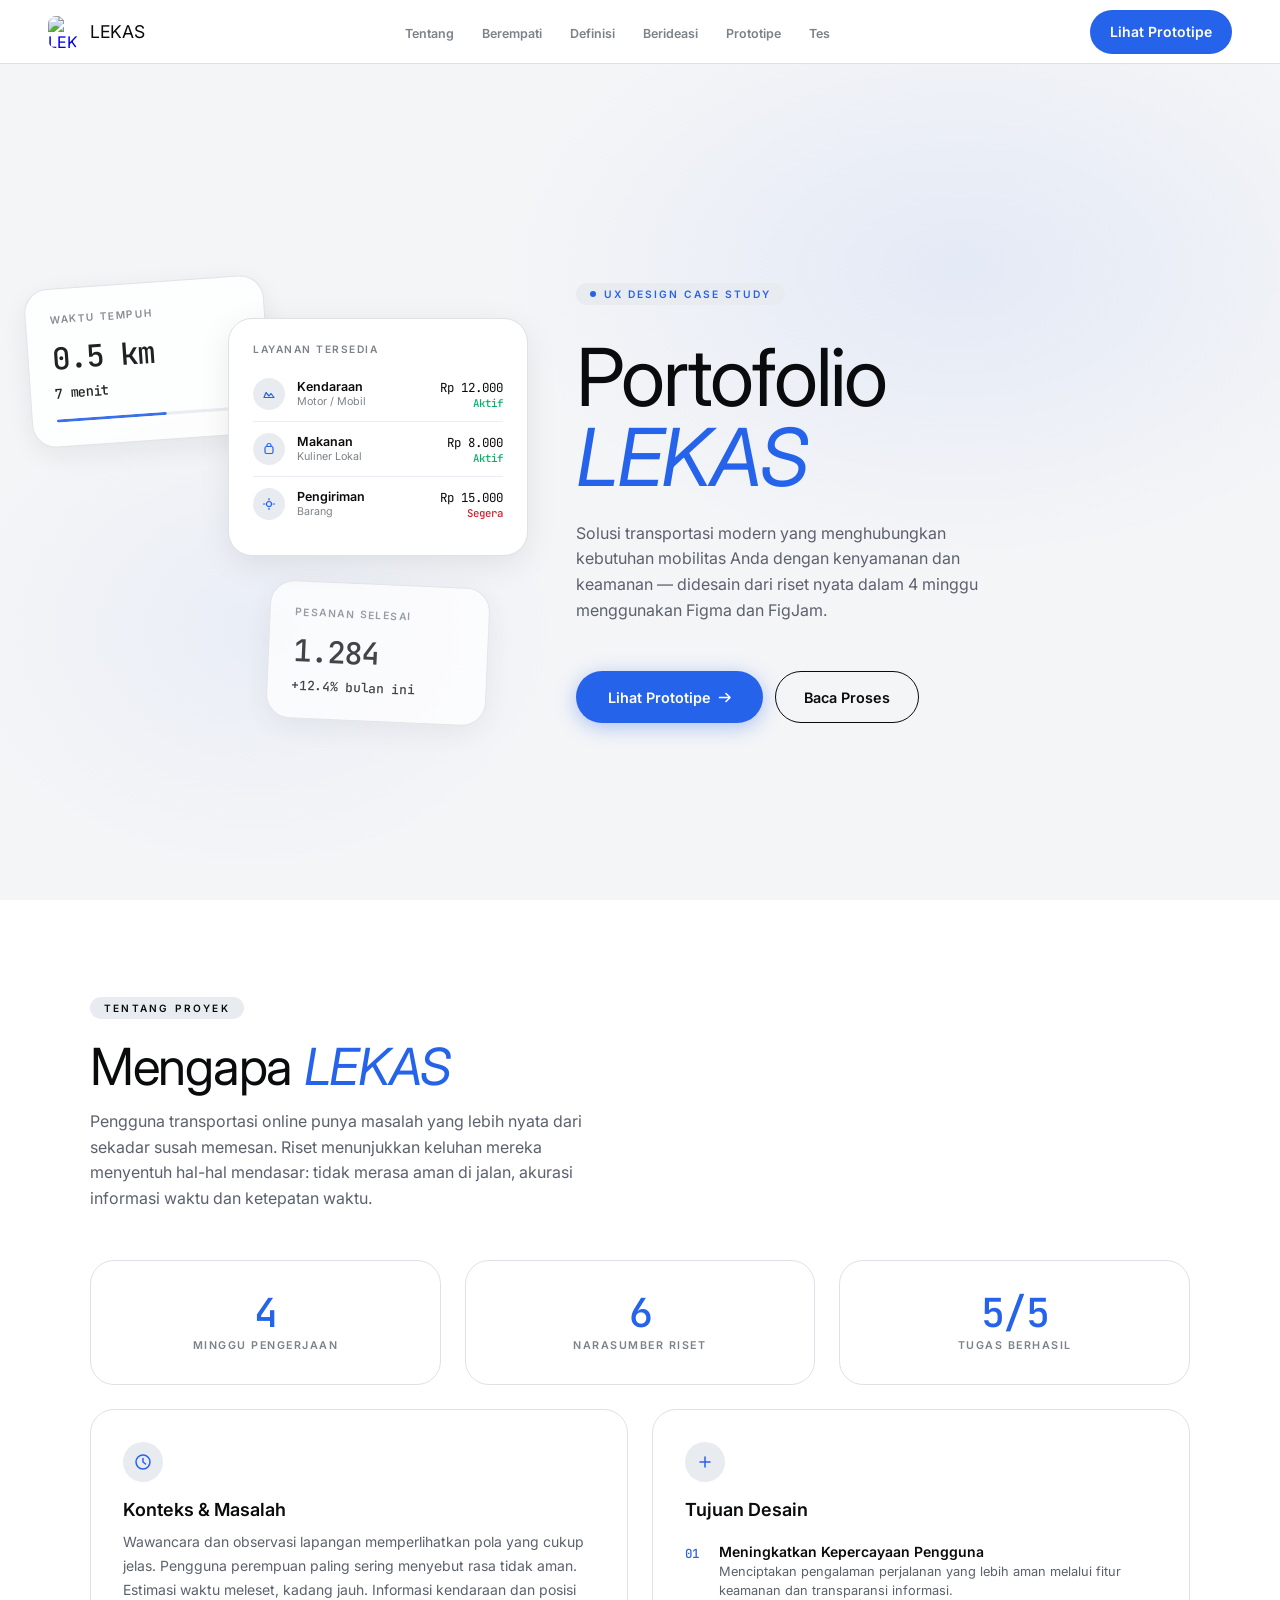
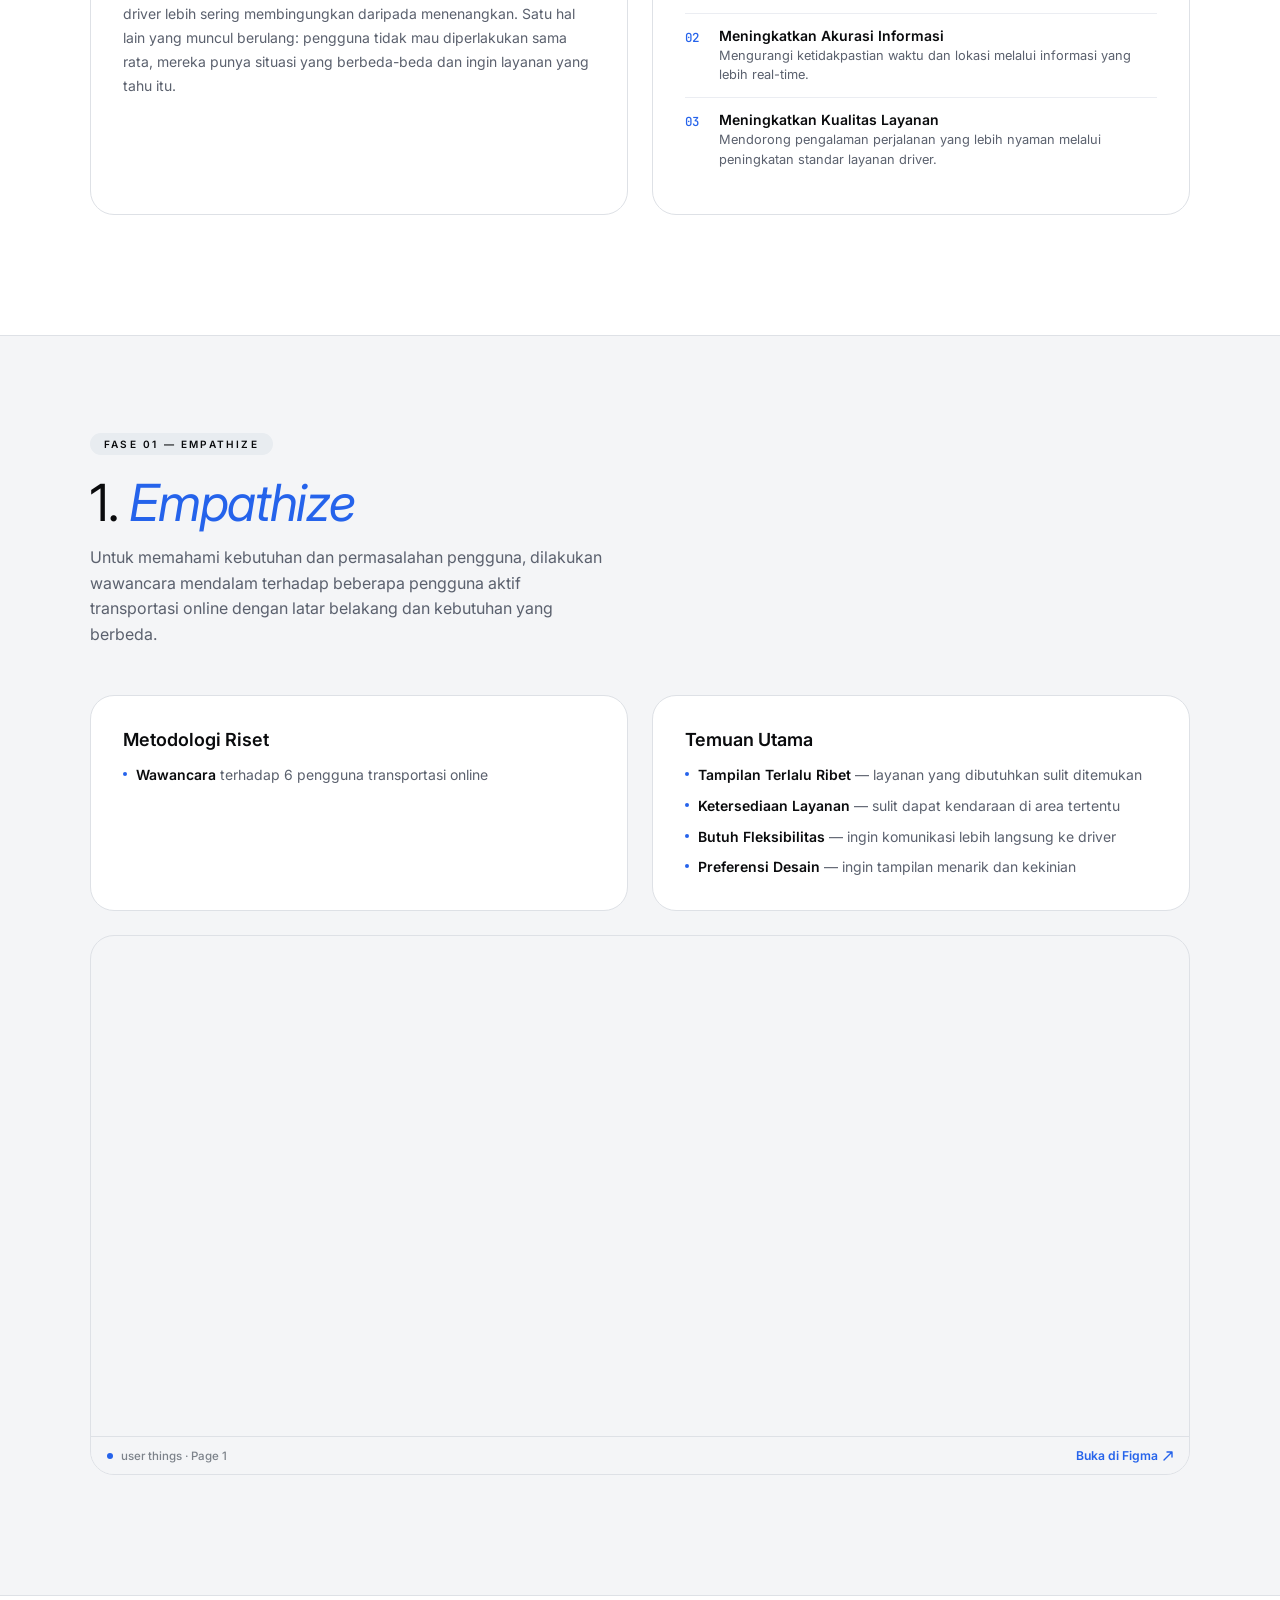
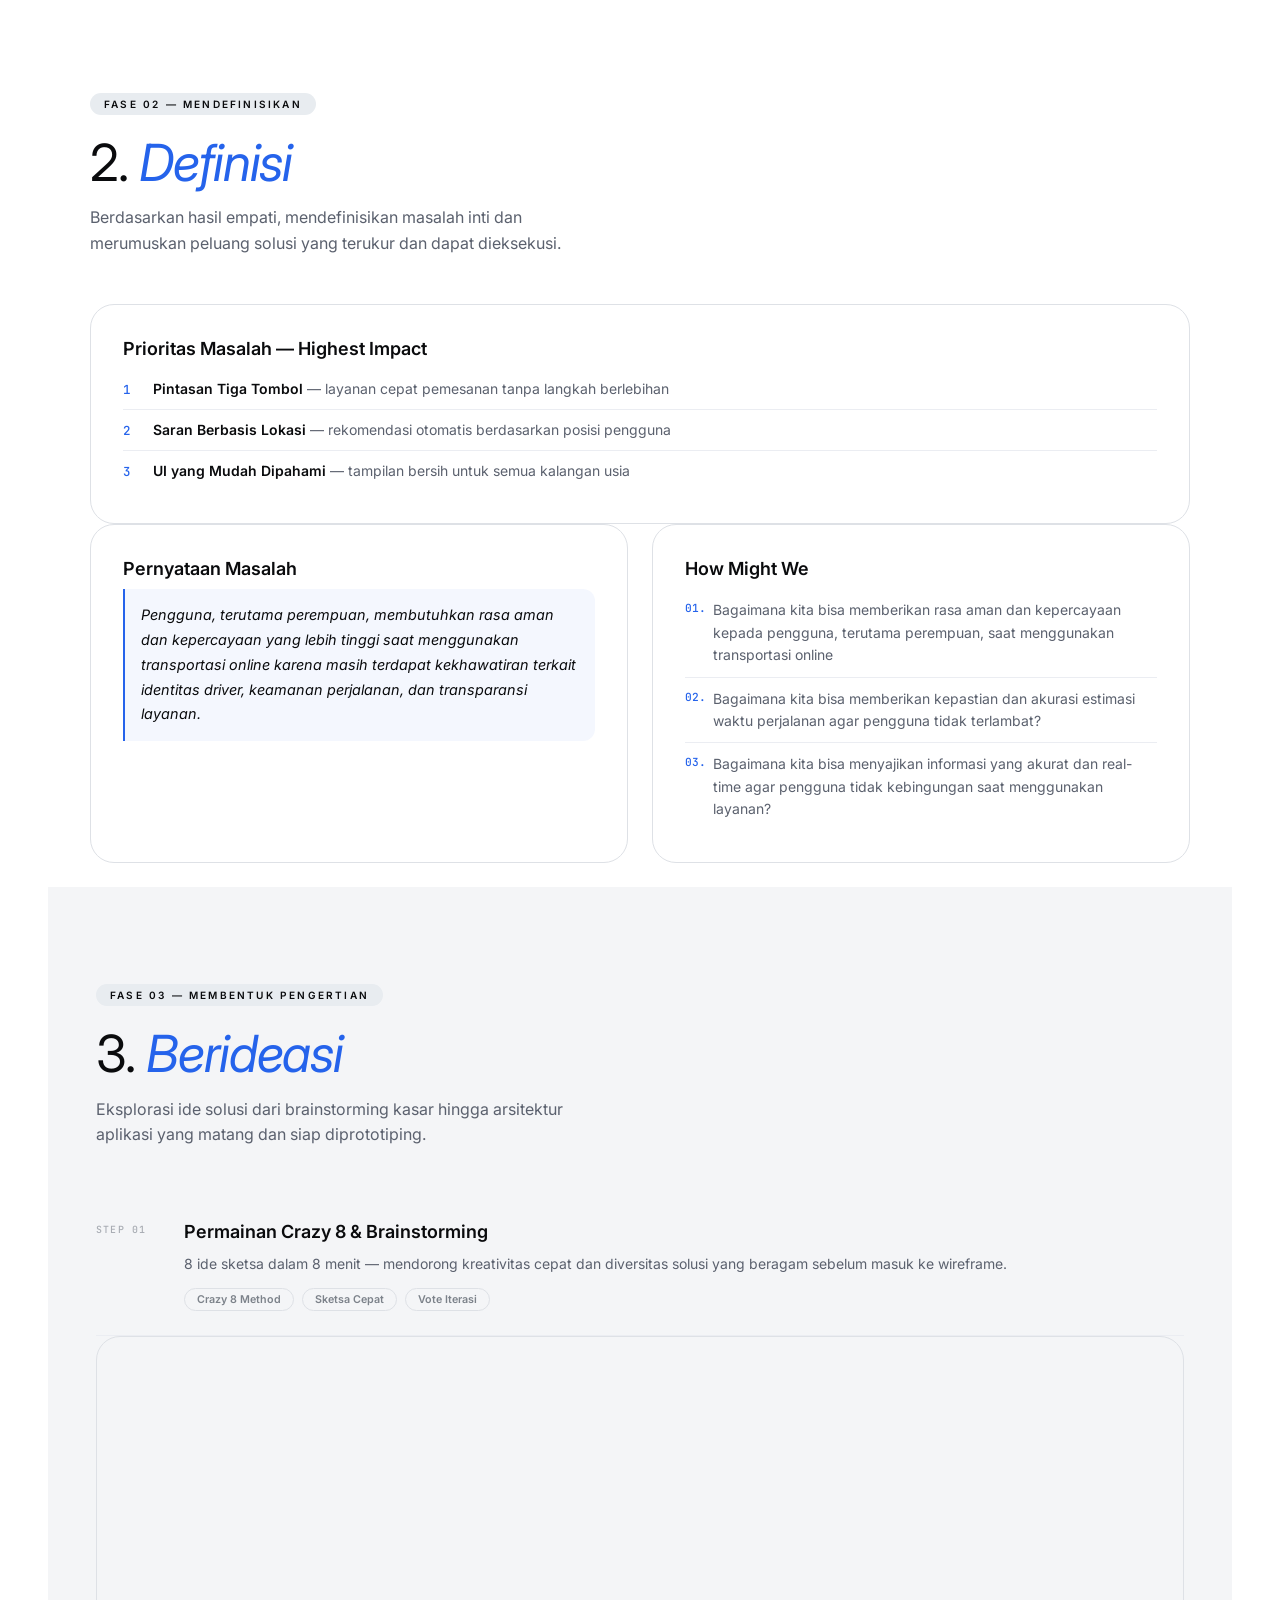
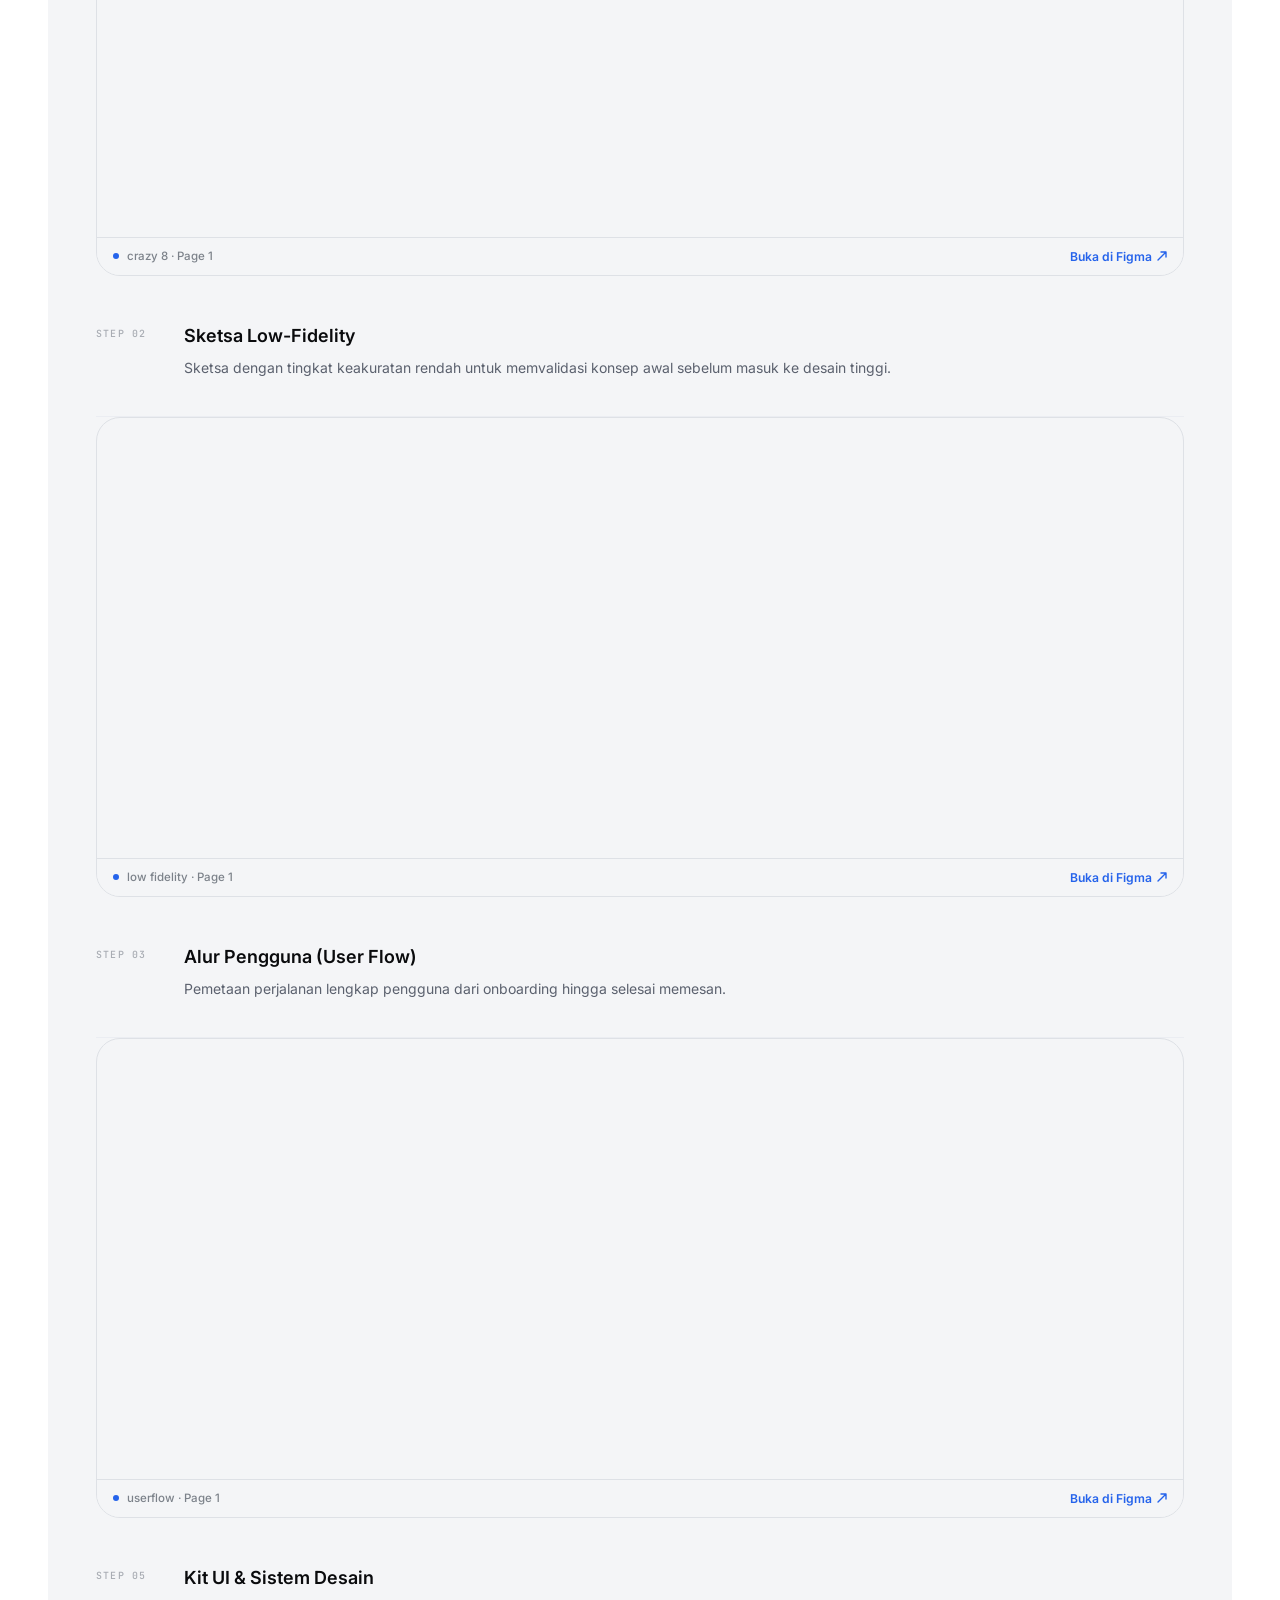
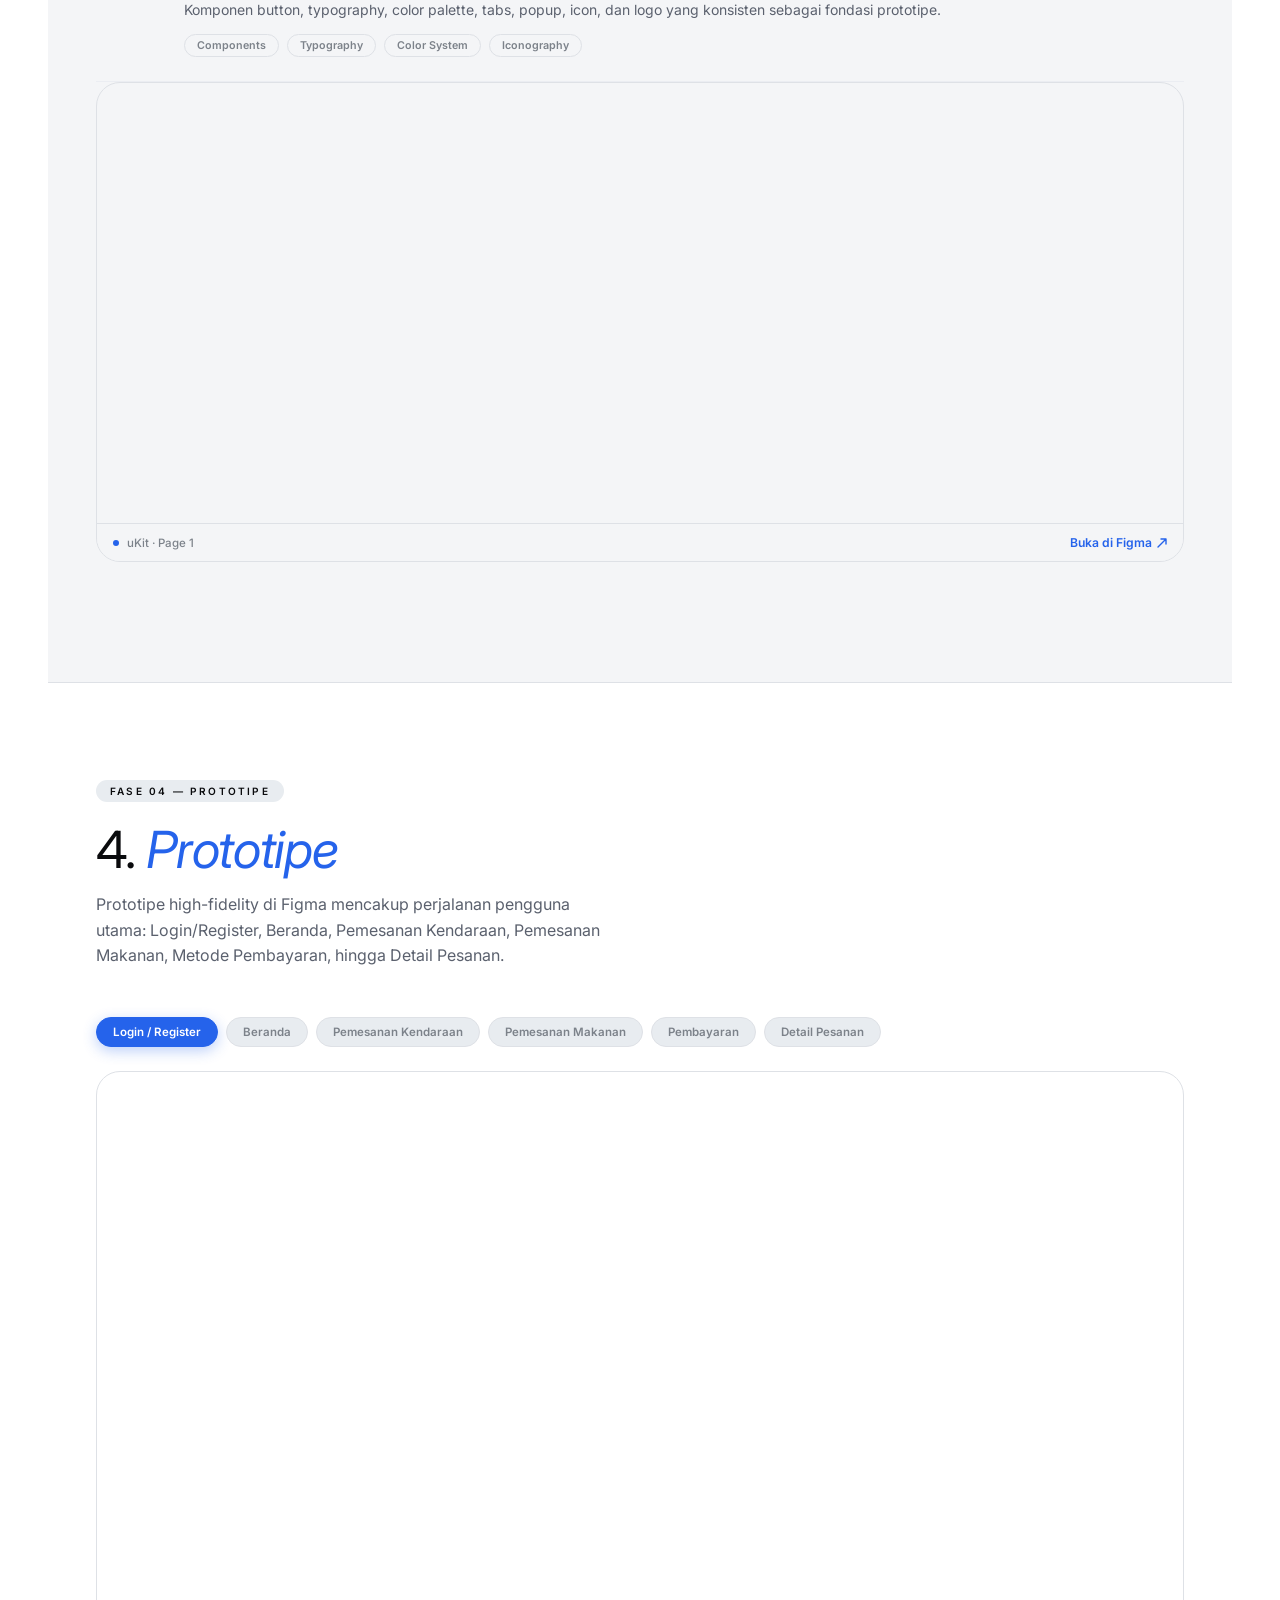
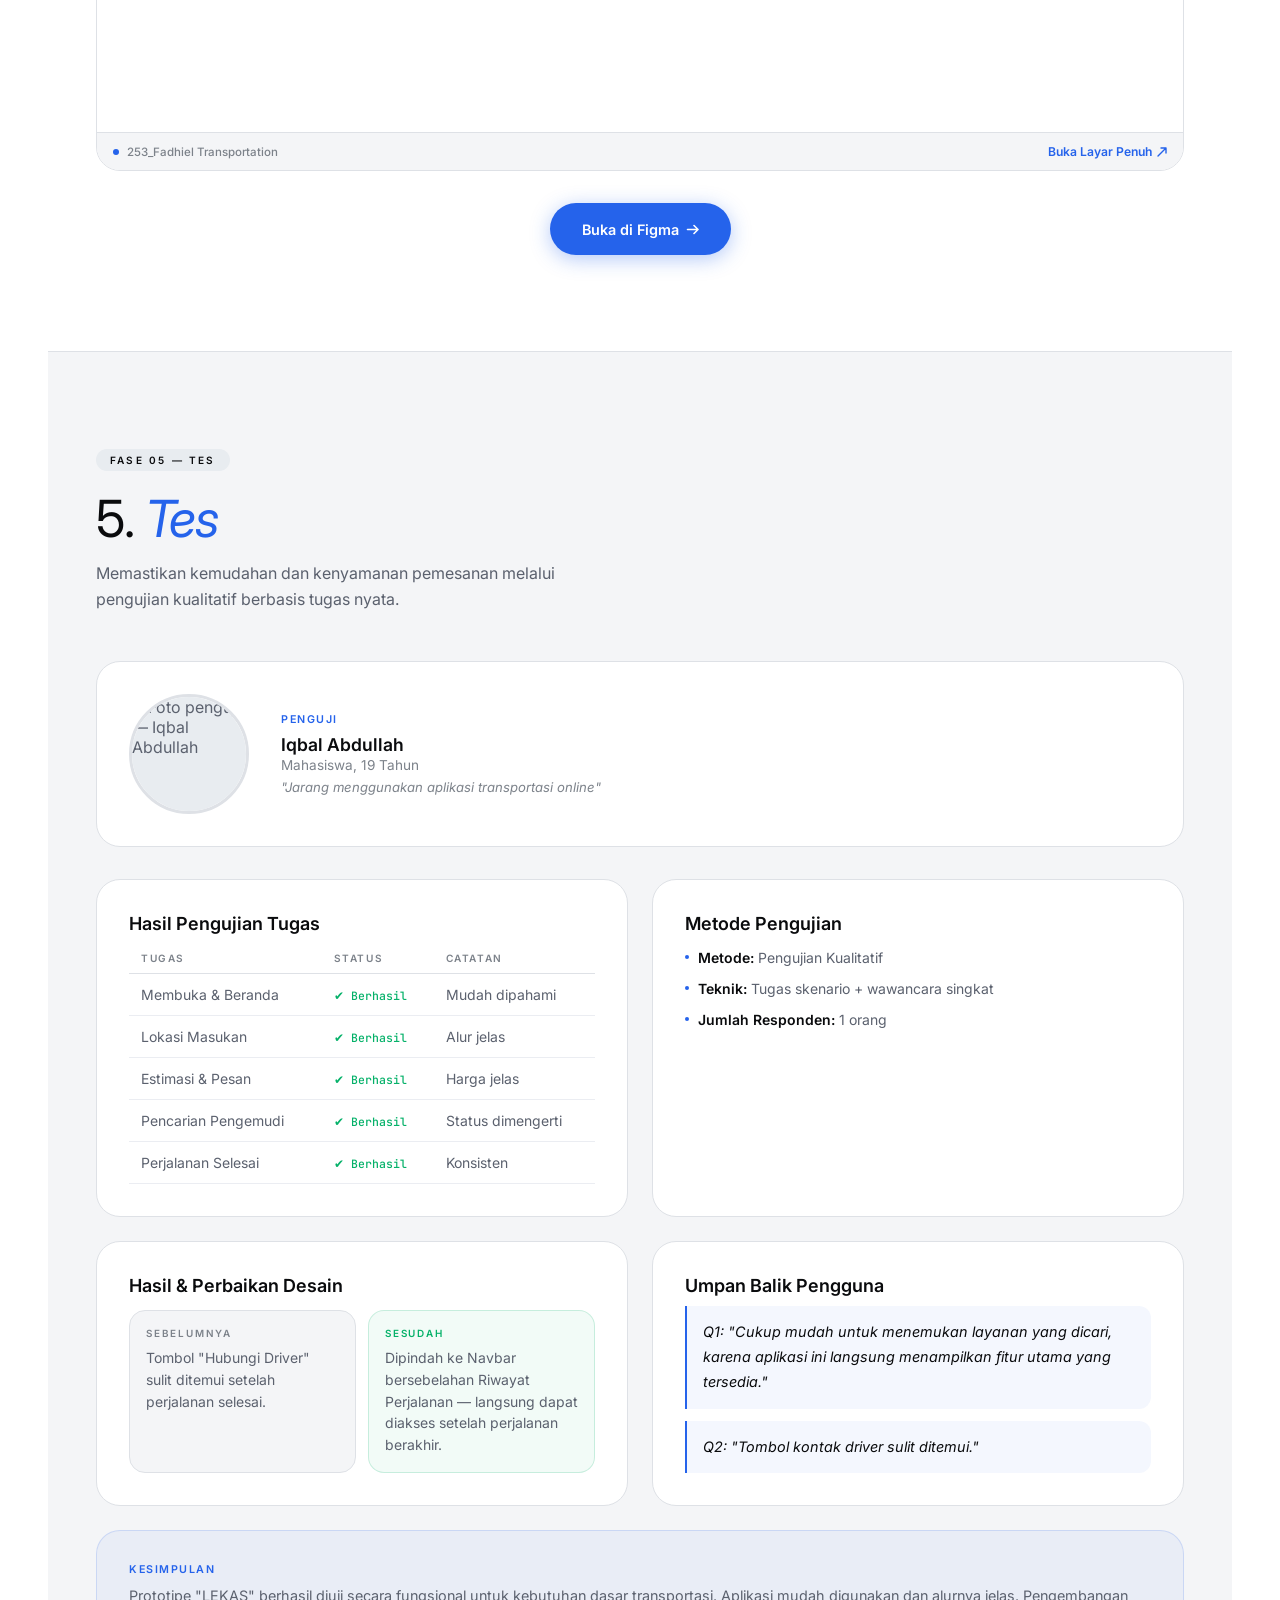
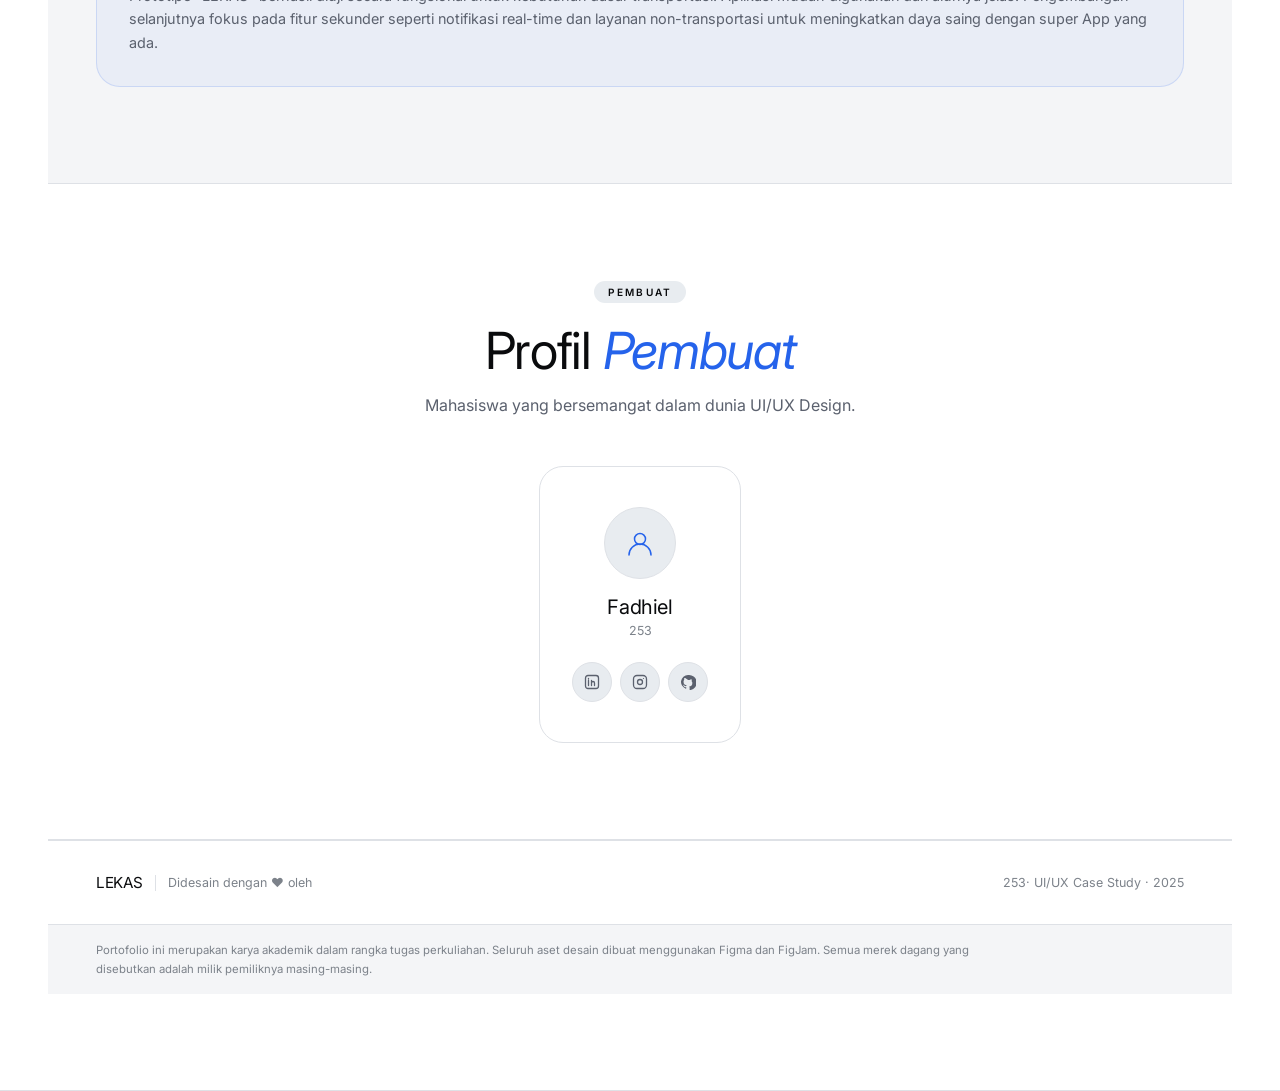
==== webportfolio/LEKAS-portfolio/index.html @ 92afca98 "Add files via upload" ====
<!doctype html>
<html lang="id">
  <head>
    <meta charset="UTF-8" />
    <meta name="viewport" content="width=device-width, initial-scale=1.0" />
    <meta
      name="description"
      content="Portofolio UI/UX Design - LEKAS."
    />
    <meta property="og:title" content="LEKAS — UX Case Study" />
    <meta property="og:type" content="website" />
    <title>LEKAS</title>
    <link rel="icon" type="image/png" href="img/logo.png" />
    <link rel="preconnect" href="https://fonts.googleapis.com" />
    <link rel="preconnect" href="https://fonts.gstatic.com" crossorigin />
    <link
      href="https://fonts.googleapis.com/css2?family=Inter:wght@400;500;600;700&family=JetBrains+Mono:wght@400;500&display=swap"
      rel="stylesheet"
    />
    <link rel="stylesheet" href="css/style.css" />
  </head>
  <body>
    <!-- NAV -->
    <nav class="nav" id="nav">
      <a class="nav-brand" href="#hero">
        <img class="nav-logo" src="img/logo.png" alt="LEKAS Logo" width="32" height="32" />
        <span class="nav-name">LEKAS</span>
      </a>
      <ul class="nav-links">
        <li><a href="#why">Tentang</a></li>
        <li><a href="#empathize">Berempati</a></li>
        <li><a href="#define">Definisi</a></li>
        <li><a href="#ideate">Berideasi</a></li>
        <li><a href="#prototype">Prototipe</a></li>
        <li><a href="#test">Tes</a></li>
      </ul>
      <div class="nav-cta-w">
        <a href="#prototype" class="btn-p">Lihat Prototipe</a>
      </div>
    </nav>

    <!-- HERO — hero-band-light -->
    <section class="hero hero-light" id="hero">
      <div class="hero-body">
        <!-- product-ui-card-dark stack -->
        <div class="stack" aria-hidden="true">
          <div class="puic puic-b">
            <div class="puic-lbl">Waktu Tempuh</div>
            <div class="nd nd-lg">0.5 km</div>
            <div class="nd up" style="font-size: 0.85rem">7 menit</div>
            <div class="bar">
              <div class="bar-fill" style="width: 58%"></div>
            </div>
          </div>
          <div class="puic puic-a">
            <div class="puic-lbl">Layanan Tersedia</div>
            <div class="arow">
              <div class="aicon">
                <svg width="14" height="14" viewBox="0 0 14 14" fill="none">
                  <path
                    d="M2 10.5l2-5 3 3.5 2-2.5 3 4H2z"
                    stroke="#2563EB"
                    stroke-width="1.2"
                    stroke-linejoin="round"
                  />
                </svg>
              </div>
              <div class="aname">
                Kendaraan<span class="atick">Motor / Mobil</span>
              </div>
              <div class="aprice">
                Rp 12.000<span class="achg up">Aktif</span>
              </div>
            </div>
            <div class="arow">
              <div class="aicon">
                <svg width="14" height="14" viewBox="0 0 14 14" fill="none">
                  <rect
                    x="3"
                    y="4.5"
                    width="8"
                    height="7"
                    rx="1.5"
                    stroke="#2563EB"
                    stroke-width="1.2"
                  />
                  <path
                    d="M5 4.5V3.5a2 2 0 0 1 4 0v1"
                    stroke="#2563EB"
                    stroke-width="1.2"
                  />
                </svg>
              </div>
              <div class="aname">
                Makanan<span class="atick">Kuliner Lokal</span>
              </div>
              <div class="aprice">
                Rp 8.000<span class="achg up">Aktif</span>
              </div>
            </div>
            <div class="arow">
              <div class="aicon">
                <svg width="14" height="14" viewBox="0 0 14 14" fill="none">
                  <circle
                    cx="7"
                    cy="7"
                    r="2.5"
                    stroke="#2563EB"
                    stroke-width="1.2"
                  />
                  <path
                    d="M7 1.5v1.5M7 11v1.5M1.5 7H3M11 7h1.5"
                    stroke="#2563EB"
                    stroke-width="1.2"
                    stroke-linecap="round"
                  />
                </svg>
              </div>
              <div class="aname">
                Pengiriman<span class="atick">Barang</span>
              </div>
              <div class="aprice">
                Rp 15.000<span class="achg dn">Segera</span>
              </div>
            </div>
          </div>
          <div class="puic puic-c">
            <div class="puic-lbl">Pesanan Selesai</div>
            <div class="nd nd-lg">1.284</div>
            <div class="nd up" style="font-size: 0.8rem">+12.4% bulan ini</div>
          </div>
        </div>

        <div>
          <div class="eyebrow">
            <span class="blink"></span>UX Design Case Study
          </div>
          <h1 class="h1">Portofolio<br /><em>LEKAS</em></h1>
          <p class="hero-sub">
            Solusi transportasi modern yang menghubungkan kebutuhan mobilitas
            Anda dengan kenyamanan dan keamanan — didesain dari riset nyata
            dalam 4 minggu menggunakan Figma dan FigJam.
          </p>
          <div class="hero-btns">
            <a href="#prototype" class="btn-hero">
              Lihat Prototipe
              <svg
                width="13"
                height="13"
                viewBox="0 0 13 13"
                fill="none"
                aria-hidden="true"
              >
                <path
                  d="M1.5 6.5h10M8 2.5l4 4-4 4"
                  stroke="currentColor"
                  stroke-width="1.6"
                  stroke-linecap="round"
                  stroke-linejoin="round"
                />
              </svg>
            </a>
            <a href="#why" class="btn-sec">Baca Proses</a>
          </div>
        </div>
      </div>
    </section>

    <!-- WHY — white -->
    <div class="band bw" id="why">
      <div class="inner">
        <div class="pill">Tentang Proyek</div>
        <h2 class="dh">Mengapa <em>LEKAS</em></h2>
        <p class="bm">
          Pengguna transportasi online punya masalah yang lebih nyata dari sekadar susah memesan. 
          Riset menunjukkan keluhan mereka menyentuh hal-hal mendasar: 
          tidak merasa aman di jalan, akurasi informasi waktu dan ketepatan waktu. 
        </p>
        <div class="g3">
          <div
            class="card rv"
            style="text-align: center; padding: var(--s32) var(--s24)"
          >
            <div class="stat-n">4</div>
            <div class="cap">Minggu Pengerjaan</div>
          </div>
          <div
            class="card rv d1"
            style="text-align: center; padding: var(--s32) var(--s24)"
          >
            <div class="stat-n">6</div>
            <div class="cap">Narasumber Riset</div>
          </div>
          <div
            class="card rv d2"
            style="text-align: center; padding: var(--s32) var(--s24)"
          >
            <div class="stat-n">5/5</div>
            <div class="cap">Tugas Berhasil</div>
          </div>
        </div>
        <div class="g2">
          <div class="card rv">
            <div class="iplate">
              <svg width="18" height="18" viewBox="0 0 18 18" fill="none">
                <circle
                  cx="9"
                  cy="9"
                  r="7"
                  stroke="#2563EB"
                  stroke-width="1.5"
                />
                <path
                  d="M9 5.5V9l2.5 2"
                  stroke="#2563EB"
                  stroke-width="1.5"
                  stroke-linecap="round"
                />
              </svg>
            </div>
            <div class="tm">Konteks &amp; Masalah</div>
            <p class="cs">
              Wawancara dan observasi lapangan memperlihatkan pola yang cukup jelas.
              Pengguna perempuan paling sering menyebut rasa tidak aman. Estimasi waktu meleset, kadang jauh. 
              Informasi kendaraan dan posisi driver lebih sering membingungkan daripada menenangkan. 
              Satu hal lain yang muncul berulang: pengguna tidak mau diperlakukan sama rata, mereka punya situasi yang berbeda-beda dan ingin layanan yang tahu itu.
            </p>
          </div>
          <div class="card rv d1">
            <div class="iplate">
              <svg width="18" height="18" viewBox="0 0 18 18" fill="none">
                <path
                  d="M4 9h10M9 4v10"
                  stroke="#2563EB"
                  stroke-width="1.5"
                  stroke-linecap="round"
                />
              </svg>
            </div>
            <div class="tm">Tujuan Desain</div>
            <div class="glist">
              <div class="grow">
                <span class="gi">01</span>
                <div>
                  <div class="gh">Meningkatkan Kepercayaan Pengguna</div>
                  <div class="gd">
                    Menciptakan pengalaman perjalanan yang lebih aman melalui fitur keamanan dan transparansi informasi.
                  </div>
                </div>
              </div>
              <div class="grow">
                <span class="gi">02</span>
                <div>
                  <div class="gh">Meningkatkan Akurasi Informasi</div>
                  <div class="gd">
                    Mengurangi ketidakpastian waktu dan lokasi melalui informasi yang lebih real-time.
                  </div>
                </div>
              </div>
              <div class="grow">
                <span class="gi">03</span>
                <div>
                  <div class="gh">Meningkatkan Kualitas Layanan</div>
                  <div class="gd">
                    Mendorong pengalaman perjalanan yang lebih nyaman melalui peningkatan standar layanan driver.
                  </div>
                </div>
              </div>
            </div>
          </div>
        </div>
      </div>
    </div>

    <!-- EMPATHIZE — soft -->
    <div class="band bs" id="empathize">
      <div class="inner">
        <div class="pill">Fase 01 — Empathize</div>
        <h2 class="dh">1. <em>Empathize</em></h2>
        <p class="bm">
          Untuk memahami kebutuhan dan permasalahan pengguna, dilakukan wawancara mendalam terhadap beberapa 
          pengguna aktif transportasi online dengan latar belakang dan kebutuhan yang berbeda.
        </p>
        <div class="g2">
          <div class="card rv">
            <div class="tm">Metodologi Riset</div>
            <ul class="clist">
              <li>
                <span class="dot"></span
                ><span
                  ><strong>Wawancara</strong> terhadap 6 pengguna transportasi
                  online</span
                >
              </li>
            </ul>
          </div>
          <div class="card rv d1">
            <div class="tm">Temuan Utama</div>
            <ul class="clist">
              <li>
                <span class="dot"></span
                ><span
                  ><strong>Tampilan Terlalu Ribet</strong> — layanan yang
                  dibutuhkan sulit ditemukan</span
                >
              </li>
              <li>
                <span class="dot"></span
                ><span
                  ><strong>Ketersediaan Layanan</strong> — sulit dapat kendaraan
                  di area tertentu</span
                >
              </li>
              <li>
                <span class="dot"></span
                ><span
                  ><strong>Butuh Fleksibilitas</strong> — ingin komunikasi lebih
                  langsung ke driver</span
                >
              </li>
              <li>
                <span class="dot"></span
                ><span
                  ><strong>Preferensi Desain</strong> — ingin tampilan menarik
                  dan kekinian</span
                >
              </li>
            </ul>
          </div>
        </div>
        <div class="figma rv">
          <iframe
            data-src="https://embed.figma.com/board/0WMQF0RsarIn4K0upgc4Z0/userd?node-id=0-1&embed-host=share"
            allowfullscreen
            loading="lazy"
            title="FigJam — User Research Board"
          ></iframe>
          <div class="fbar">
            <span class="fname"
              ><span class="fdot"></span>user things &middot; Page 1</span
            ><a
              href="https://www.figma.com/board/0WMQF0RsarIn4K0upgc4Z0/userd?node-id=0-1"
              target="_blank"
              rel="noopener"
              class="btn-t"
              >Buka di Figma
              <svg width="10" height="10" viewBox="0 0 10 10" fill="none">
                <path
                  d="M1 9L9 1M9 1H4M9 1v5"
                  stroke="currentColor"
                  stroke-width="1.4"
                  stroke-linecap="round"
                  stroke-linejoin="round"
                /></svg
            ></a>
          </div>
        </div>
      </div>
    </div>

    <!-- DEFINE — white -->
    <div class="band bw" id="define">
      <div class="inner">
        <div class="pill">Fase 02 — Mendefinisikan</div>
        <h2 class="dh">2. <em>Definisi</em></h2>
        <p class="bm">
          Berdasarkan hasil empati, mendefinisikan masalah inti dan merumuskan
          peluang solusi yang terukur dan dapat dieksekusi.
        </p>
        <div class="card rv">
          <div class="tm">Prioritas Masalah — Highest Impact</div>
          <div class="prow">
            <span class="pn">1</span
            ><span
              ><strong>Pintasan Tiga Tombol</strong> — layanan cepat pemesanan
              tanpa langkah berlebihan</span
            >
          </div>
          <div class="prow">
            <span class="pn">2</span
            ><span
              ><strong>Saran Berbasis Lokasi</strong> — rekomendasi otomatis
              berdasarkan posisi pengguna</span
            >
          </div>
          <div class="prow">
            <span class="pn">3</span
            ><span
              ><strong>UI yang Mudah Dipahami</strong> — tampilan bersih untuk
              semua kalangan usia</span
            >
          </div>
        </div>
        <div class="g2">
          <div class="card rv">
            <div class="tm">Pernyataan Masalah</div>
            <div class="bq">
              Pengguna, terutama perempuan, membutuhkan rasa aman dan kepercayaan yang lebih tinggi 
              saat menggunakan transportasi online karena masih terdapat kekhawatiran terkait identitas driver, 
              keamanan perjalanan, dan transparansi layanan.
            </div>
          </div>
          <div class="card rv d1">
            <div class="tm">How Might We</div>
            <ol class="hmw">
              <li>
                Bagaimana kita bisa memberikan rasa aman dan kepercayaan kepada pengguna, 
                terutama perempuan, saat menggunakan transportasi online
              </li>
              <li>
                Bagaimana kita bisa memberikan kepastian dan 
                akurasi estimasi waktu perjalanan agar pengguna tidak terlambat?
              </li>
              <li>
                Bagaimana kita bisa menyajikan informasi yang akurat dan real-time 
                agar pengguna tidak kebingungan saat menggunakan layanan?
              </li>
            </ol>
          </div>
        </div
      </div>
    </div>

    <!-- IDEATE — soft -->
    <div class="band bs" id="ideate">
      <div class="inner">
        <div class="pill">Fase 03 — Membentuk Pengertian</div>
        <h2 class="dh">3. <em>Berideasi</em></h2>
        <p class="bm">
          Eksplorasi ide solusi dari brainstorming kasar hingga arsitektur
          aplikasi yang matang dan siap diprototiping.
        </p>

        <div class="srow rv">
          <div class="si">STEP 01</div>
          <div>
            <div class="tm">Permainan Crazy 8 &amp; Brainstorming</div>
            <p class="cs" style="margin-bottom: var(--s12)">
              8 ide sketsa dalam 8 menit — mendorong kreativitas cepat dan
              diversitas solusi yang beragam sebelum masuk ke wireframe.
            </p>
            <div class="tags">
              <span class="tag">Crazy 8 Method</span
              ><span class="tag">Sketsa Cepat</span
              ><span class="tag">Vote Iterasi</span>
            </div>
          </div>
        </div>
        <div class="figma rv">
          <iframe
            data-src="https://embed.figma.com/board/rR5GLWPabmxynreHWJhByj/crazy8?embed-host=share"
            allowfullscreen
            loading="lazy"
            title="Crazy 8"
          ></iframe>
          <div class="fbar">
            <span class="fname"
              ><span class="fdot"></span>crazy 8 &middot; Page 1</span
            ><a
              href="https://www.figma.com/board/rR5GLWPabmxynreHWJhByj/crazy8"
              target="_blank"
              rel="noopener"
              class="btn-t"
              >Buka di Figma
              <svg width="10" height="10" viewBox="0 0 10 10" fill="none">
                <path
                  d="M1 9L9 1M9 1H4M9 1v5"
                  stroke="currentColor"
                  stroke-width="1.4"
                  stroke-linecap="round"
                  stroke-linejoin="round"
                /></svg
            ></a>
          </div>
        </div>

        <div class="srow rv">
          <div class="si">STEP 02</div>
          <div>
            <div class="tm">Sketsa Low-Fidelity</div>
            <p class="cs" style="margin-bottom: var(--s12)">
              Sketsa dengan tingkat keakuratan rendah untuk memvalidasi konsep
              awal sebelum masuk ke desain tinggi.
            </p>
          </div>
        </div>
        <div class="figma rv">
          <iframe
            data-src="https://embed.figma.com/design/gClPuvsmvQvSeB7Tp7FUMw/Low-Fidelity?embed-host=share"
            allowfullscreen
            loading="lazy"
            title="Low Fidelity"
            style="height: 440px"
          ></iframe>
          <div class="fbar">
            <span class="fname"
              ><span class="fdot"></span>low fidelity &middot; Page 1</span
            ><a
              href="https://www.figma.com/design/gClPuvsmvQvSeB7Tp7FUMw/Low-Fidelity"
              target="_blank"
              rel="noopener"
              class="btn-t"
              >Buka di Figma
              <svg width="10" height="10" viewBox="0 0 10 10" fill="none">
                <path
                  d="M1 9L9 1M9 1H4M9 1v5"
                  stroke="currentColor"
                  stroke-width="1.4"
                  stroke-linecap="round"
                  stroke-linejoin="round"
                /></svg
            ></a>
          </div>
        </div>

        <div class="srow rv">
          <div class="si">STEP 03</div>
          <div>
            <div class="tm">Alur Pengguna (User Flow)</div>
            <p class="cs" style="margin-bottom: var(--s12)">
              Pemetaan perjalanan lengkap pengguna dari onboarding hingga
              selesai memesan.
            </p>
          </div>
        </div>
        <div class="figma rv">
          <iframe
            data-src="https://embed.figma.com/design/szKSf6tANOAbxyQVwAEfRZ/userflow?embed-host=share"
            allowfullscreen
            loading="lazy"
            title="User Flow"
            style="height: 440px"
          ></iframe>
          <div class="fbar">
            <span class="fname"
              ><span class="fdot"></span>userflow &middot; Page 1</span
            ><a
              href="https://www.figma.com/design/szKSf6tANOAbxyQVwAEfRZ/userflow"
              target="_blank"
              rel="noopener"
              class="btn-t"
              >Buka di Figma
              <svg width="10" height="10" viewBox="0 0 10 10" fill="none">
                <path
                  d="M1 9L9 1M9 1H4M9 1v5"
                  stroke="currentColor"
                  stroke-width="1.4"
                  stroke-linecap="round"
                  stroke-linejoin="round"
                /></svg
            ></a>
          </div>
        </div>

        <div class="srow rv">
          <div class="si">STEP 05</div>
          <div>
            <div class="tm">Kit UI &amp; Sistem Desain</div>
            <p class="cs" style="margin-bottom: var(--s12)">
              Komponen button, typography, color palette, tabs, popup, icon, dan
              logo yang konsisten sebagai fondasi prototipe.
            </p>
            <div class="tags">
              <span class="tag">Components</span
              ><span class="tag">Typography</span
              ><span class="tag">Color System</span
              ><span class="tag">Iconography</span>
            </div>
          </div>
        </div>
        <div class="figma rv">
          <iframe
            data-src="https://embed.figma.com/design/ZiAzVcygkXiu6sMHDLVoOY/UIKIT?node-id=13-99&embed-host=share"
            allowfullscreen
            loading="lazy"
            title="UI Kit"
            style="height: 440px"
          ></iframe>
          <div class="fbar">
            <span class="fname"
              ><span class="fdot"></span>uKit &middot; Page 1</span
            ><a
              href="https://www.figma.com/design/ZiAzVcygkXiu6sMHDLVoOY/UIKIT?node-id=13-99"
              target="_blank"
              rel="noopener"
              class="btn-t"
              >Buka di Figma
              <svg width="10" height="10" viewBox="0 0 10 10" fill="none">
                <path
                  d="M1 9L9 1M9 1H4M9 1v5"
                  stroke="currentColor"
                  stroke-width="1.4"
                  stroke-linecap="round"
                  stroke-linejoin="round"
                /></svg
            ></a>
          </div>
        </div>
      </div>
    </div>

    <!-- PROTOTYPE — white -->
    <div class="band bw" id="prototype">
      <div class="inner">
        <div class="pill">Fase 04 — Prototipe</div>
        <h2 class="dh">4. <em>Prototipe</em></h2>
        <p class="bm">
          Prototipe high-fidelity di Figma mencakup perjalanan pengguna utama:
          Login/Register, Beranda, Pemesanan Kendaraan, Pemesanan Makanan,
          Metode Pembayaran, hingga Detail Pesanan.
        </p>
        <div class="ptabs">
          <button class="ptab on">Login / Register</button>
          <button class="ptab">Beranda</button>
          <button class="ptab">Pemesanan Kendaraan</button>
          <button class="ptab">Pemesanan Makanan</button>
          <button class="ptab">Pembayaran</button>
          <button class="ptab">Detail Pesanan</button>
        </div>
        <div class="figma rv">
          <iframe
            style="height: 660px"
            data-src="https://embed.figma.com/proto/0J8HKkdbNuZebrnvUVw709/prototype?node-id=0-1&embed-host=share"
            allowfullscreen
            loading="lazy"
            title="LEKAS Prototype"
          ></iframe>
          <div class="fbar">
            <span class="fname"
              ><span class="fdot"></span>253_Fadhiel 
              Transportation</span
            ><a
              href="https://www.figma.com/proto/0J8HKkdbNuZebrnvUVw709/prototype?node-id=0-1&t=vIumWbXwzjoPHOe5-1"
              target="_blank"
              rel="noopener"
              class="btn-t"
              >Buka Layar Penuh
              <svg width="10" height="10" viewBox="0 0 10 10" fill="none">
                <path
                  d="M1 9L9 1M9 1H4M9 1v5"
                  stroke="currentColor"
                  stroke-width="1.4"
                  stroke-linecap="round"
                  stroke-linejoin="round"
                /></svg
            ></a>
          </div>
        </div>

        <div
          style="display: flex; justify-content: center; margin-top: var(--s32)"
        >
          <a
            href="https://www.figma.com/proto/0J8HKkdbNuZebrnvUVw709/prototype?t=zFZGC4SODie5bwyM-1"
            target="_blank"
            rel="noopener"
            class="btn-hero"
            >Buka di Figma
            <svg width="13" height="13" viewBox="0 0 13 13" fill="none">
              <path
                d="M1.5 6.5h10M8 2.5l4 4-4 4"
                stroke="currentColor"
                stroke-width="1.6"
                stroke-linecap="round"
                stroke-linejoin="round"
              /></svg
          ></a>
        </div>
      </div>
    </div>

    <!-- TEST — soft -->
    <div class="band bs" id="test">
      <div class="inner">
        <div class="pill">Fase 05 — Tes</div>
        <h2 class="dh">5. <em>Tes</em></h2>
        <p class="bm">
          Memastikan kemudahan dan kenyamanan pemesanan melalui pengujian
          kualitatif berbasis tugas nyata.
        </p>
        <!-- Frame Foto User Tester -->
        <div class="tester-card rv">
          <div class="tester-photo">
            <img src="img/tester.png" alt="Foto penguji — Iqbal Abdullah" />
          </div>
          <div class="tester-info">
            <div class="cap" style="color: var(--blue); margin-bottom: var(--s8)">Penguji</div>
            <div class="tester-name">Iqbal Abdullah</div>
            <div class="tester-role">Mahasiswa, 19 Tahun</div>
            <div class="tester-quote">"Jarang menggunakan aplikasi transportasi online"</div>
          </div>
        </div>
        <div class="g2">
          <div class="card rv">
            <div class="tm">Hasil Pengujian Tugas</div>
            <table class="rtable">
              <thead>
                <tr>
                  <th>Tugas</th>
                  <th>Status</th>
                  <th>Catatan</th>
                </tr>
              </thead>
              <tbody>
                <tr>
                  <td>Membuka &amp; Beranda</td>
                  <td><span class="ok">&#x2714; Berhasil</span></td>
                  <td>Mudah dipahami</td>
                </tr>
                <tr>
                  <td>Lokasi Masukan</td>
                  <td><span class="ok">&#x2714; Berhasil</span></td>
                  <td>Alur jelas</td>
                </tr>
                <tr>
                  <td>Estimasi &amp; Pesan</td>
                  <td><span class="ok">&#x2714; Berhasil</span></td>
                  <td>Harga jelas</td>
                </tr>
                <tr>
                  <td>Pencarian Pengemudi</td>
                  <td><span class="ok">&#x2714; Berhasil</span></td>
                  <td>Status dimengerti</td>
                </tr>
                <tr>
                  <td>Perjalanan Selesai</td>
                  <td><span class="ok">&#x2714; Berhasil</span></td>
                  <td>Konsisten</td>
                </tr>
              </tbody>
            </table>
          </div>
          <div class="card rv d1">
            <div class="tm">Metode Pengujian</div>
            <ul class="clist">
              <li>
                <span class="dot"></span
                ><span><strong>Metode:</strong> Pengujian Kualitatif</span>
              </li>
              <li>
                <span class="dot"></span
                ><span
                  ><strong>Teknik:</strong> Tugas skenario + wawancara
                  singkat</span
                >
              </li>
              <li>
                <span class="dot"></span
                ><span><strong>Jumlah Responden:</strong> 1 orang</span>
              </li>
            </ul>
          </div>
        </div>
        <div class="g2">
          <div class="card rv">
            <div class="tm">Hasil &amp; Perbaikan Desain</div>
            <div class="ba">
              <div class="ba-box ba-before">
                <div class="ba-lbl">Sebelumnya</div>
                <div class="ba-txt">
                  Tombol "Hubungi Driver" sulit ditemui setelah perjalanan
                  selesai.
                </div>
              </div>
              <div class="ba-box ba-after">
                <div class="ba-lbl">Sesudah</div>
                <div class="ba-txt">
                  Dipindah ke Navbar bersebelahan Riwayat Perjalanan — langsung
                  dapat diakses setelah perjalanan berakhir.
                </div>
              </div>
            </div>
          </div>
          <div class="card rv d1">
            <div class="tm">Umpan Balik Pengguna</div>
            <div class="bq">
              Q1: "Cukup mudah untuk menemukan layanan yang dicari, karena
              aplikasi ini langsung menampilkan fitur utama yang tersedia."
            </div>
            <div class="bq" style="margin-bottom: 0">
              Q2: "Tombol kontak driver sulit ditemui."
            </div>
          </div>
        </div>
        <div class="concl rv">
          <div class="cap">Kesimpulan</div>
          <p
            class="bm"
            style="font-size: 0.9rem; margin-bottom: 0; max-width: none"
          >
            Prototipe "LEKAS" berhasil diuji secara fungsional untuk kebutuhan
            dasar transportasi. Aplikasi mudah digunakan dan alurnya jelas.
            Pengembangan selanjutnya fokus pada fitur sekunder seperti
            notifikasi real-time dan layanan non-transportasi untuk meningkatkan
            daya saing dengan super App yang ada.
          </p>
        </div>
      </div>
    </div>

    <!-- PROFILE — white -->
    <div class="band bw" id="profile">
      <div class="inner" style="text-align: center">
        <div class="pill" style="margin: 0 auto var(--s20)">Pembuat</div>
        <h2 class="dh" style="text-align: center">Profil <em>Pembuat</em></h2>
        <p class="bm" style="margin: 0 auto var(--s48); text-align: center">
          Mahasiswa yang bersemangat dalam dunia UI/UX Design.
        </p>
        <div class="rv" style="display: flex; justify-content: center">
          <div class="profile">
            <div class="pava">
              <svg width="32" height="32" viewBox="0 0 32 32" fill="none">
                <circle
                  cx="16"
                  cy="12"
                  r="5.5"
                  stroke="#2563EB"
                  stroke-width="1.5"
                />
                <path
                  d="M5 28c0-6.075 4.925-11 11-11s11 4.925 11 11"
                  stroke="#2563EB"
                  stroke-width="1.5"
                  stroke-linecap="round"
                />
              </svg>
            </div>
            <div class="pname">Fadhiel</div>
            <div class="pid">253</div>
            <div class="socs">
              <a href="#" class="soc" title="LinkedIn" aria-label="LinkedIn"
                ><svg width="16" height="16" viewBox="0 0 16 16" fill="none">
                  <rect
                    x="1.5"
                    y="1.5"
                    width="13"
                    height="13"
                    rx="2.5"
                    stroke="currentColor"
                    stroke-width="1.3"
                  />
                  <path
                    d="M4.5 6.5v5M4.5 4.5v.5M7.5 11.5V9a1.5 1.5 0 0 1 3 0v2.5M7.5 6.5v5"
                    stroke="currentColor"
                    stroke-width="1.3"
                    stroke-linecap="round"
                  /></svg
              ></a>
              <a href="#" class="soc" title="Instagram" aria-label="Instagram"
                ><svg width="16" height="16" viewBox="0 0 16 16" fill="none">
                  <rect
                    x="1.5"
                    y="1.5"
                    width="13"
                    height="13"
                    rx="3.5"
                    stroke="currentColor"
                    stroke-width="1.3"
                  />
                  <circle
                    cx="8"
                    cy="8"
                    r="2.5"
                    stroke="currentColor"
                    stroke-width="1.3"
                  />
                  <circle cx="11.5" cy="4.5" r=".6" fill="currentColor" /></svg
              ></a>
              <a href="#" class="soc" title="GitHub" aria-label="GitHub"
                ><svg width="16" height="16" viewBox="0 0 16 16" fill="none">
                  <path
                    fill-rule="evenodd"
                    clip-rule="evenodd"
                    d="M8 1a7 7 0 0 0-2.214 13.641c.35.064.479-.152.479-.337V13.18c-1.948.423-2.359-.941-2.359-.941-.319-.81-.778-1.025-.778-1.025-.636-.435.048-.426.048-.426.703.05 1.073.722 1.073.722.624 1.07 1.637.761 2.036.582.063-.453.244-.761.444-.936-1.555-.177-3.191-.777-3.191-3.46 0-.765.273-1.39.721-1.881-.072-.178-.313-.89.069-1.854 0 0 .589-.188 1.929.72A6.71 6.71 0 0 1 8 5.878c.554.003 1.112.075 1.632.221 1.339-.908 1.927-.72 1.927-.72.383.963.142 1.676.07 1.854.45.49.72 1.115.72 1.88 0 2.69-1.638 3.282-3.2 3.455.252.216.477.644.477 1.299v1.924c0 .187.127.403.483.335A7 7 0 0 0 8 1z"
                    fill="currentColor"
                  /></svg
              ></a>
            </div>
          </div>
        </div>
      </div>
    </div>

    <!-- FOOTER -->
    <footer class="footer">
      <div style="display: flex; align-items: center; gap: var(--s12)">
        <a href="#hero" class="fwm">LEKAS</a>
        <div class="fdiv"></div>
        <p class="fp">Didesain dengan &#9829; oleh </p>
      </div>
      <div class="fr">253&middot; UI/UX Case Study &middot; 2025</div>
    </footer>
    <div class="legal">
      <p>
        Portofolio ini merupakan karya akademik dalam rangka tugas perkuliahan.
        Seluruh aset desain dibuat menggunakan Figma dan FigJam. Semua merek
        dagang yang disebutkan adalah milik pemiliknya masing-masing.
      </p>
    </div>

    <script src="js/main.js"></script>
  </body>
</html>
---- webportfolio/LEKAS-portfolio/css/style.css ----
:root {
  --blue: #2563eb;
  --blue-active: #1d4ed8;
  --blue-tint: rgba(37, 99, 235, 0.06);
  --canvas: #ffffff;
  --surf-soft: #f4f5f7;
  --surf-strong: #e8ecf0;
  --line: #dee1e6;
  --line-soft: #ebedf2;
  --ink: #0a0b0d;
  --body: #5b616e;
  --muted: #7c828a;
  --muted-soft: #a8acb3;
  --up: #05b169;
  --down: #cf202f;
  --r-xs: 4px;
  --r-sm: 8px;
  --r-md: 12px;
  --r-lg: 16px;
  --r-xl: 24px;
  --r-pill: 100px;
  --r-full: 9999px;
  --s8: 8px;
  --s12: 12px;
  --s16: 16px;
  --s20: 20px;
  --s24: 24px;
  --s32: 32px;
  --s48: 48px;
  --sec: 96px;
  --shadow: 0 4px 12px rgba(0, 0, 0, 0.05);
  --surf-dark: #0a0b0d;
  --surf-dark-elevated: #16181c;
  --on-dark: #ffffff;
  --on-dark-soft: #a8acb3;
  --fd: "Inter", -apple-system, system-ui, sans-serif;
  --fs: "Inter", -apple-system, system-ui, sans-serif;
  --fm: "JetBrains Mono", monospace;
}

*,
*::before,
*::after {
  box-sizing: border-box;
  margin: 0;
  padding: 0;
}
html {
  scroll-behavior: smooth;
}
body {
  font-family: var(--fs);
  background: var(--canvas);
  color: var(--body);
  -webkit-font-smoothing: antialiased;
  overflow-x: hidden;
}
::selection {
  background: rgba(37, 99, 235, 0.1);
  color: var(--blue);
}
::-webkit-scrollbar {
  width: 3px;
}
::-webkit-scrollbar-thumb {
  background: var(--blue);
  border-radius: var(--r-pill);
}

/* ── NAV ── */
.nav {
  position: fixed;
  top: 0;
  left: 0;
  right: 0;
  z-index: 500;
  height: 64px;
  display: flex;
  align-items: center;
  justify-content: space-between;
  padding: 0 48px;
  background: rgba(255, 255, 255, 0.94);
  backdrop-filter: blur(14px);
  border-bottom: 1px solid var(--line);
  transition:
    height 0.25s,
    box-shadow 0.25s;
}
.nav.scrolled {
  box-shadow: 0 1px 18px rgba(10, 11, 13, 0.06);
}
.nav-brand {
  display: flex;
  align-items: center;
  gap: 10px;
  text-decoration: none;
}
.nav-logo {
  width: 32px;
  height: 32px;
  border-radius: var(--r-sm);
  object-fit: contain;
  flex-shrink: 0;
}
.nav-name {
  font-family: var(--fd);
  font-size: 1.1rem;
  font-weight: 400;
  letter-spacing: -0.3px;
  color: var(--ink);
}
.nav-links {
  display: flex;
  list-style: none;
  gap: 2px;
}
.nav-links a {
  font-size: 0.78rem;
  font-weight: 600;
  color: var(--muted);
  text-decoration: none;
  padding: 6px 13px;
  border-radius: var(--r-sm);
  transition:
    color 0.15s,
    background 0.15s;
}
.nav-links a:hover {
  color: var(--blue);
  background: rgba(37, 99, 235, 0.07);
}
.btn-p {
  font-family: var(--fs);
  font-size: 0.875rem;
  font-weight: 600;
  padding: 10px 20px;
  height: 44px;
  border-radius: var(--r-pill);
  border: none;
  cursor: pointer;
  background: var(--blue);
  color: #fff;
  text-decoration: none;
  display: inline-flex;
  align-items: center;
  gap: 6px;
  transition: background 0.15s;
  white-space: nowrap;
}
.btn-p:hover {
  background: var(--blue-active);
}

/* ── HERO — hero-band-dark (default) ── */
.hero {
  background: var(--surf-dark);
  min-height: 100vh;
  padding-top: 64px;
  display: grid;
  grid-template-rows: 1fr auto;
  position: relative;
  overflow: hidden;
}
/* subtle radial tint — dark hero */
.hero::before {
  content: "";
  position: absolute;
  inset: 0;
  background:
    radial-gradient(
      ellipse 55% 50% at 75% 30%,
      rgba(37, 99, 235, 0.15) 0%,
      transparent 65%
    ),
    radial-gradient(
      ellipse 40% 45% at 20% 70%,
      rgba(37, 99, 235, 0.08) 0%,
      transparent 60%
    );
  pointer-events: none;
}

/* ── HERO LIGHT OVERRIDE ── */
.hero.hero-light {
  background: var(--surf-soft);
}
.hero.hero-light::before {
  background:
    radial-gradient(
      ellipse 55% 50% at 75% 30%,
      rgba(37, 99, 235, 0.08) 0%,
      transparent 65%
    ),
    radial-gradient(
      ellipse 40% 45% at 20% 70%,
      rgba(37, 99, 235, 0.05) 0%,
      transparent 60%
    );
}
.hero.hero-light .h1 {
  color: var(--ink);
}
.hero.hero-light .hero-sub {
  color: var(--body);
}
.hero.hero-light .eyebrow {
  background: var(--surf-strong);
}
.hero.hero-light .btn-sec {
  border-color: var(--ink);
  color: var(--ink);
}
.hero.hero-light .btn-sec:hover {
  border-color: var(--blue);
  background: var(--blue);
  color: #fff;
}
.hero.hero-light .puic {
  background: var(--canvas);
  border-color: var(--line);
  box-shadow: 0 8px 32px rgba(0, 0, 0, 0.08);
}
.hero.hero-light .puic-lbl {
  color: var(--muted);
}
.hero.hero-light .nd {
  color: var(--ink);
}
.hero.hero-light .arow {
  border-bottom-color: var(--line-soft);
}
.hero.hero-light .aicon {
  background: var(--surf-strong);
}
.hero.hero-light .aname {
  color: var(--ink);
}
.hero.hero-light .atick {
  color: var(--muted);
}
.hero.hero-light .aprice {
  color: var(--ink);
}

.hero-body {
  position: relative;
  z-index: 1;
  display: grid;
  grid-template-columns: 460px 1fr;
  align-items: center;
  gap: 48px;
  padding: var(--sec) 48px 56px;
  max-width: 1240px;
  margin: 0 auto;
  width: 100%;
}

/* badge-pill — surface-dark-elevated on dark hero */
.eyebrow {
  display: inline-flex;
  align-items: center;
  gap: 8px;
  background: var(--surf-dark-elevated);
  border-radius: var(--r-pill);
  padding: 5px 14px;
  font-size: 0.64rem;
  font-weight: 600;
  letter-spacing: 2px;
  text-transform: uppercase;
  color: var(--blue);
  margin-bottom: var(--s32);
}
.blink {
  width: 6px;
  height: 6px;
  border-radius: var(--r-full);
  background: var(--blue);
  animation: blink 2.5s infinite;
}
@keyframes blink {
  0%,
  100% {
    opacity: 1;
  }
  50% {
    opacity: 0.2;
  }
}

/* display-mega 80px / 400 */
.h1 {
  font-family: var(--fd);
  font-size: clamp(40px, 6.5vw, 80px);
  font-weight: 400;
  line-height: 1;
  letter-spacing: -2px;
  color: var(--on-dark);
  margin-bottom: var(--s24);
}
.h1 em {
  font-style: italic;
  color: var(--blue);
}

.hero-sub {
  font-size: 1rem;
  font-weight: 400;
  color: var(--on-dark-soft);
  line-height: 1.6;
  max-width: 420px;
  margin-bottom: var(--s48);
}

.hero-btns {
  display: flex;
  gap: var(--s12);
}

/* button-pill-cta 56px */
.btn-hero {
  font-family: var(--fs);
  font-size: 0.9rem;
  font-weight: 600;
  padding: 14px 32px;
  height: 52px;
  border-radius: var(--r-pill);
  border: none;
  cursor: pointer;
  background: var(--blue);
  color: #fff;
  box-shadow: 0 4px 20px rgba(37, 99, 235, 0.35);
  text-decoration: none;
  display: inline-flex;
  align-items: center;
  gap: 7px;
  transition:
    background 0.15s,
    transform 0.15s,
    box-shadow 0.15s;
}
.btn-hero:hover {
  background: var(--blue-active);
  transform: translateY(-1px);
  box-shadow: 0 6px 28px rgba(37, 99, 235, 0.44);
}

/* button-outline — adapts via hero-light overrides */
.btn-sec {
  font-family: var(--fs);
  font-size: 0.9rem;
  font-weight: 600;
  padding: 14px 28px;
  height: 52px;
  border-radius: var(--r-pill);
  border: 1px solid var(--on-dark);
  background: transparent;
  color: var(--on-dark);
  text-decoration: none;
  display: inline-flex;
  align-items: center;
  gap: 7px;
  transition:
    border-color 0.15s,
    background 0.15s,
    color 0.15s;
  cursor: pointer;
}
.btn-sec:hover {
  border-color: var(--blue);
  background: var(--blue);
  color: #fff;
}

/* product-ui-card-dark stack */
.stack {
  position: relative;
  height: 440px;
}
.puic {
  position: absolute;
  background: var(--surf-dark-elevated);
  border: 1px solid rgba(255, 255, 255, 0.05);
  border-radius: var(--r-xl);
  padding: var(--s24);
  box-shadow: 0 8px 32px rgba(0, 0, 0, 0.4);
}
.puic-a {
  width: 300px;
  top: 36px;
  right: 0;
  z-index: 3;
}
.puic-b {
  width: 240px;
  top: 0;
  right: 260px;
  z-index: 2;
  transform: rotate(-4deg);
  opacity: 0.9;
}
.puic-c {
  width: 220px;
  bottom: 0;
  right: 40px;
  z-index: 1;
  transform: rotate(2.5deg);
  opacity: 0.75;
}

.puic-lbl {
  font-size: 0.64rem;
  font-weight: 600;
  letter-spacing: 1.5px;
  text-transform: uppercase;
  color: var(--on-dark-soft);
  margin-bottom: var(--s12);
}
.nd {
  font-family: var(--fm);
  font-size: 1.1rem;
  font-weight: 500;
  color: var(--on-dark);
  letter-spacing: -0.3px;
  line-height: 1.4;
}
.nd-lg {
  font-size: 1.9rem;
  letter-spacing: -1px;
  margin-bottom: 4px;
}

.arow {
  display: flex;
  align-items: center;
  gap: 12px;
  padding: 11px 0;
  border-bottom: 1px solid rgba(255, 255, 255, 0.1);
}
.arow:last-child {
  border-bottom: none;
}
.aicon {
  width: 32px;
  height: 32px;
  border-radius: var(--r-full);
  background: var(--surf-dark);
  display: flex;
  align-items: center;
  justify-content: center;
  flex-shrink: 0;
}
.aname {
  flex: 1;
  font-size: 0.78rem;
  font-weight: 600;
  color: var(--on-dark);
  line-height: 1.2;
}
.atick {
  display: block;
  font-size: 0.67rem;
  font-weight: 400;
  color: var(--on-dark-soft);
  margin-top: 1px;
}
.aprice {
  text-align: right;
  font-family: var(--fm);
  font-size: 0.78rem;
  color: var(--on-dark);
}
.achg {
  display: block;
  font-family: var(--fm);
  font-size: 0.67rem;
  font-weight: 500;
}
.up {
  color: var(--up);
}
.dn {
  color: var(--down);
}
.bar {
  height: 3px;
  background: var(--surf-strong);
  border-radius: var(--r-pill);
  margin-top: var(--s16);
  overflow: hidden;
}
.bar-fill {
  height: 100%;
  border-radius: var(--r-pill);
  background: var(--blue);
}



/* ── BANDS — white / soft only ── */
.band {
  padding: var(--sec) 48px;
  border-bottom: 1px solid var(--line);
}
.bw {
  background: var(--canvas);
}
.bs {
  background: var(--surf-soft);
}

.inner {
  max-width: 1100px;
  margin: 0 auto;
}

/* badge-pill */
.pill {
  display: inline-flex;
  align-items: center;
  background: var(--surf-strong);
  border-radius: var(--r-pill);
  padding: 5px 14px;
  font-size: 0.63rem;
  font-weight: 600;
  letter-spacing: 2.2px;
  text-transform: uppercase;
  color: var(--ink);
  margin-bottom: var(--s20);
}

/* display-lg 52px/400 */
.dh {
  font-family: var(--fd);
  font-size: clamp(26px, 4vw, 52px);
  font-weight: 400;
  letter-spacing: -1.3px;
  line-height: 1.06;
  color: var(--ink);
  margin-bottom: var(--s16);
}
.dh em {
  font-style: italic;
  color: var(--blue);
}

/* body-md */
.bm {
  font-size: 1rem;
  font-weight: 400;
  color: var(--body);
  line-height: 1.6;
  max-width: 520px;
  margin-bottom: var(--s48);
}

/* feature-card r-xl / 32px / hairline */
.card {
  background: var(--canvas);
  border: 1px solid var(--line);
  border-radius: var(--r-xl);
  padding: var(--s32);
  transition:
    box-shadow 0.2s,
    transform 0.2s;
}
.card:hover {
  box-shadow: var(--shadow);
  transform: translateY(-2px);
}
.bs .card {
  background: var(--canvas);
}

.iplate {
  width: 40px;
  height: 40px;
  border-radius: var(--r-full);
  background: var(--surf-strong);
  display: flex;
  align-items: center;
  justify-content: center;
  margin-bottom: var(--s16);
}

/* title-md 18px/600 */
.tm {
  font-family: var(--fs);
  font-size: 1.125rem;
  font-weight: 600;
  color: var(--ink);
  margin-bottom: var(--s8);
  line-height: 1.33;
}
.cs {
  font-size: 0.875rem;
  color: var(--body);
  line-height: 1.72;
}

.clist {
  list-style: none;
  display: flex;
  flex-direction: column;
  gap: 9px;
  margin-top: var(--s12);
}
.clist li {
  display: flex;
  align-items: flex-start;
  gap: 9px;
  font-size: 0.875rem;
  color: var(--body);
  line-height: 1.55;
}
.clist li strong {
  color: var(--ink);
  font-weight: 600;
}
.dot {
  width: 4px;
  height: 4px;
  border-radius: var(--r-full);
  background: var(--blue);
  margin-top: 8px;
  flex-shrink: 0;
}

.stat-n {
  font-family: var(--fm);
  font-size: 2.5rem;
  font-weight: 500;
  color: var(--blue);
  letter-spacing: -1.5px;
  line-height: 1;
  margin-bottom: 6px;
}
.cap {
  font-size: 0.67rem;
  font-weight: 600;
  letter-spacing: 1.5px;
  text-transform: uppercase;
  color: var(--muted);
}

.glist {
  display: flex;
  flex-direction: column;
}
.grow {
  display: flex;
  gap: var(--s12);
  align-items: flex-start;
  padding: 13px 0;
  border-bottom: 1px solid var(--line-soft);
}
.grow:last-child {
  border-bottom: none;
}
.gi {
  font-family: var(--fm);
  font-size: 0.78rem;
  font-weight: 500;
  color: var(--blue);
  flex-shrink: 0;
  width: 22px;
  margin-top: 2px;
}
.gh {
  font-size: 0.875rem;
  font-weight: 600;
  color: var(--ink);
  margin-bottom: 2px;
}
.gd {
  font-size: 0.8rem;
  color: var(--body);
  line-height: 1.5;
}

.bq {
  border-left: 2px solid var(--blue);
  background: rgba(37, 99, 235, 0.05);
  border-radius: 0 var(--r-md) var(--r-md) 0;
  padding: 14px var(--s16);
  margin-bottom: 12px;
  font-size: 0.9rem;
  font-style: italic;
  color: var(--ink);
  line-height: 1.72;
}

.hmw {
  list-style: none;
  counter-reset: h;
}
.hmw li {
  counter-increment: h;
  font-size: 0.875rem;
  color: var(--body);
  line-height: 1.6;
  padding: 10px 0 10px 28px;
  position: relative;
  border-bottom: 1px solid var(--line-soft);
}
.hmw li:last-child {
  border-bottom: none;
}
.hmw li::before {
  content: counter(h, decimal-leading-zero) ".";
  position: absolute;
  left: 0;
  top: 11px;
  font-family: var(--fm);
  font-weight: 500;
  font-size: 0.7rem;
  color: var(--blue);
}
.hmw li strong {
  color: var(--ink);
  font-weight: 600;
}

.prow {
  display: flex;
  align-items: baseline;
  gap: var(--s12);
  font-size: 0.875rem;
  color: var(--body);
  padding: 11px 0;
  border-bottom: 1px solid var(--line-soft);
}
.prow:last-child {
  border-bottom: none;
}
.prow strong {
  color: var(--ink);
  font-weight: 600;
}
.pn {
  font-family: var(--fm);
  font-size: 0.78rem;
  font-weight: 500;
  color: var(--blue);
  flex-shrink: 0;
  width: 18px;
}

.tags {
  display: flex;
  flex-wrap: wrap;
  gap: var(--s8);
  margin-top: var(--s12);
}
.tag {
  font-size: 0.67rem;
  font-weight: 600;
  padding: 4px 12px;
  border-radius: var(--r-pill);
  border: 1px solid var(--line);
  color: var(--muted);
  transition: all 0.15s;
}
.tag:hover {
  background: rgba(37, 99, 235, 0.07);
  border-color: rgba(37, 99, 235, 0.3);
  color: var(--blue);
}

.g2 {
  display: grid;
  grid-template-columns: 1fr 1fr;
  gap: var(--s24);
  margin-bottom: var(--s24);
}
.g3 {
  display: grid;
  grid-template-columns: 1fr 1fr 1fr;
  gap: var(--s24);
  margin-bottom: var(--s24);
}

.srow {
  display: grid;
  grid-template-columns: 64px 1fr;
  gap: var(--s24);
  align-items: start;
  padding: var(--s24) 0;
  border-bottom: 1px solid var(--line-soft);
}
.srow:last-child {
  border-bottom: none;
}
.si {
  font-family: var(--fm);
  font-size: 0.62rem;
  font-weight: 500;
  letter-spacing: 1.2px;
  color: var(--muted-soft);
  text-transform: uppercase;
  margin-top: 3px;
}

/* ── FIGMA EMBED ── */
.figma {
  border: 1px solid var(--line);
  border-radius: var(--r-xl);
  overflow: hidden;
  margin-bottom: var(--s24);
}
.figma iframe {
  width: 100%;
  height: 500px;
  border: none;
  display: block;
}
.fbar {
  display: flex;
  align-items: center;
  justify-content: space-between;
  padding: 11px var(--s16);
  background: var(--surf-soft);
  border-top: 1px solid var(--line);
}
.fname {
  display: flex;
  align-items: center;
  gap: 8px;
  font-size: 0.72rem;
  font-weight: 500;
  color: var(--muted);
}
.fdot {
  width: 6px;
  height: 6px;
  border-radius: var(--r-full);
  background: var(--blue);
  flex-shrink: 0;
}
.btn-t {
  font-family: var(--fs);
  font-size: 0.76rem;
  font-weight: 600;
  color: var(--blue);
  text-decoration: none;
  display: inline-flex;
  align-items: center;
  gap: 5px;
  transition: color 0.15s;
}
.btn-t:hover {
  color: var(--blue-active);
}

/* ── PROTO TABS ── */
.ptabs {
  display: flex;
  gap: var(--s8);
  flex-wrap: wrap;
  margin-bottom: var(--s24);
}
.ptab {
  font-family: var(--fs);
  font-size: 0.72rem;
  font-weight: 600;
  padding: 7px 16px;
  border-radius: var(--r-pill);
  cursor: pointer;
  background: var(--surf-strong);
  border: 1px solid var(--line);
  color: var(--muted);
  transition: all 0.15s;
}
.ptab.on,
.ptab:hover {
  background: var(--blue);
  border-color: var(--blue);
  color: #fff;
  box-shadow: 0 4px 14px rgba(37, 99, 235, 0.3);
}

/* ── TEST TABLE ── */
.rtable {
  width: 100%;
  border-collapse: collapse;
}
.rtable th {
  font-size: 0.63rem;
  font-weight: 600;
  letter-spacing: 1.6px;
  text-transform: uppercase;
  color: var(--muted);
  padding: 9px var(--s12);
  text-align: left;
  border-bottom: 1px solid var(--line);
}
.rtable td {
  font-size: 0.875rem;
  color: var(--body);
  padding: 12px var(--s12);
  border-bottom: 1px solid var(--line-soft);
}
.ok {
  font-family: var(--fm);
  font-size: 0.72rem;
  font-weight: 500;
  color: var(--up);
  display: inline-flex;
  align-items: center;
  gap: 4px;
}

.ba {
  display: grid;
  grid-template-columns: 1fr 1fr;
  gap: var(--s12);
  margin-top: var(--s12);
}
.ba-box {
  border-radius: var(--r-lg);
  padding: var(--s16);
}
.ba-before {
  background: var(--surf-soft);
  border: 1px solid var(--line);
}
.ba-after {
  background: rgba(5, 177, 105, 0.05);
  border: 1px solid rgba(5, 177, 105, 0.18);
}
.ba-lbl {
  font-size: 0.62rem;
  font-weight: 600;
  letter-spacing: 1.8px;
  text-transform: uppercase;
  margin-bottom: var(--s8);
}
.ba-before .ba-lbl {
  color: var(--muted);
}
.ba-after .ba-lbl {
  color: var(--up);
}
.ba-txt {
  font-size: 0.875rem;
  color: var(--body);
  line-height: 1.55;
}

.concl {
  background: rgba(37, 99, 235, 0.05);
  border: 1px solid rgba(37, 99, 235, 0.16);
  border-radius: var(--r-xl);
  padding: var(--s32);
  margin-top: var(--s24);
}
.concl .cap {
  color: var(--blue);
  margin-bottom: var(--s8);
}

/* ── PROFILE ── */
.profile {
  max-width: 296px;
  margin: 0 auto;
  background: var(--canvas);
  border: 1px solid var(--line);
  border-radius: var(--r-xl);
  padding: 40px var(--s32);
  text-align: center;
}
.pava {
  width: 72px;
  height: 72px;
  border-radius: var(--r-full);
  background: var(--surf-strong);
  border: 1px solid var(--line);
  display: flex;
  align-items: center;
  justify-content: center;
  margin: 0 auto var(--s16);
}
.pname {
  font-family: var(--fd);
  font-size: 1.25rem;
  font-weight: 400;
  letter-spacing: -0.4px;
  color: var(--ink);
  margin-bottom: 4px;
}
.pid {
  font-size: 0.78rem;
  color: var(--muted);
  margin-bottom: var(--s24);
}
.socs {
  display: flex;
  justify-content: center;
  gap: var(--s8);
}
.soc {
  width: 40px;
  height: 40px;
  border-radius: var(--r-full);
  background: var(--surf-strong);
  border: 1px solid var(--line);
  display: flex;
  align-items: center;
  justify-content: center;
  text-decoration: none;
  color: var(--body);
  transition:
    background 0.15s,
    border-color 0.15s,
    color 0.15s;
}
.soc:hover {
  background: var(--blue);
  border-color: var(--blue);
  color: #fff;
}

/* ── FOOTER ── */
.footer {
  background: var(--canvas);
  border-top: 1px solid var(--line);
  padding: var(--s32) 48px;
  display: flex;
  align-items: center;
  justify-content: space-between;
  flex-wrap: wrap;
  gap: var(--s16);
}
.fwm {
  font-family: var(--fd);
  font-size: 0.95rem;
  font-weight: 400;
  letter-spacing: -0.3px;
  color: var(--ink);
  text-decoration: none;
}
.fdiv {
  width: 1px;
  height: 16px;
  background: var(--line);
}
.fp,
.fr {
  font-size: 0.78rem;
  color: var(--muted);
}
.legal {
  background: var(--surf-soft);
  border-top: 1px solid var(--line);
  padding: var(--s16) 48px;
}
.legal p {
  font-size: 0.71rem;
  color: var(--muted);
  max-width: 900px;
  line-height: 1.6;
}

/* ── REVEAL ── */
.rv {
  opacity: 0;
  transform: translateY(22px);
  transition:
    opacity 0.55s ease,
    transform 0.55s ease;
}
.rv.in {
  opacity: 1;
  transform: translateY(0);
}
.rv.d1 {
  transition-delay: 0.08s;
}
.rv.d2 {
  transition-delay: 0.16s;
}
.rv.d3 {
  transition-delay: 0.24s;
}

/* ── TESTER CARD ── */
.tester-card {
  display: flex;
  align-items: center;
  gap: var(--s32);
  background: var(--canvas);
  border: 1px solid var(--line);
  border-radius: var(--r-xl);
  padding: var(--s32);
  margin-bottom: var(--s32);
  transition: box-shadow 0.2s, transform 0.2s;
}
.tester-card:hover {
  box-shadow: var(--shadow);
  transform: translateY(-2px);
}
.tester-photo {
  width: 120px;
  height: 120px;
  border-radius: var(--r-full);
  overflow: hidden;
  flex-shrink: 0;
  border: 3px solid var(--line);
}
.tester-photo img {
  width: 100%;
  height: 100%;
  object-fit: cover;
  display: block;
  background: var(--surf-strong);
}
.tester-name {
  font-size: 1.1rem;
  font-weight: 600;
  color: var(--ink);
  margin-bottom: 2px;
}
.tester-role {
  font-size: 0.85rem;
  color: var(--muted);
  margin-bottom: 6px;
}
.tester-quote {
  font-size: 0.82rem;
  color: var(--muted);
  font-style: italic;
}

/* ── FIGMA LAZY PLACEHOLDER ── */
.figma iframe:not([src]) {
  background: var(--surf-strong);
}

/* ── RESPONSIVE ── */
@media (max-width: 1024px) {
  .hero-body {
    grid-template-columns: 1fr;
  }
  .stack {
    display: none;
  }
}
@media (max-width: 768px) {
  .nav,
  .footer,
  .legal {
    padding-left: 20px;
    padding-right: 20px;
  }
  .nav-links,
  .nav-cta-w {
    display: none;
  }
  .hero-body {
    padding-left: 20px;
    padding-right: 20px;
  }
  .band {
    padding-left: 20px;
    padding-right: 20px;
    padding-top: 64px;
    padding-bottom: 64px;
  }
  .g2,
  .g3 {
    grid-template-columns: 1fr;
  }
  .srow {
    grid-template-columns: 1fr;
    gap: var(--s8);
  }
  .ba {
    grid-template-columns: 1fr;
  }
  .tester-card {
    flex-direction: column;
    text-align: center;
  }
}
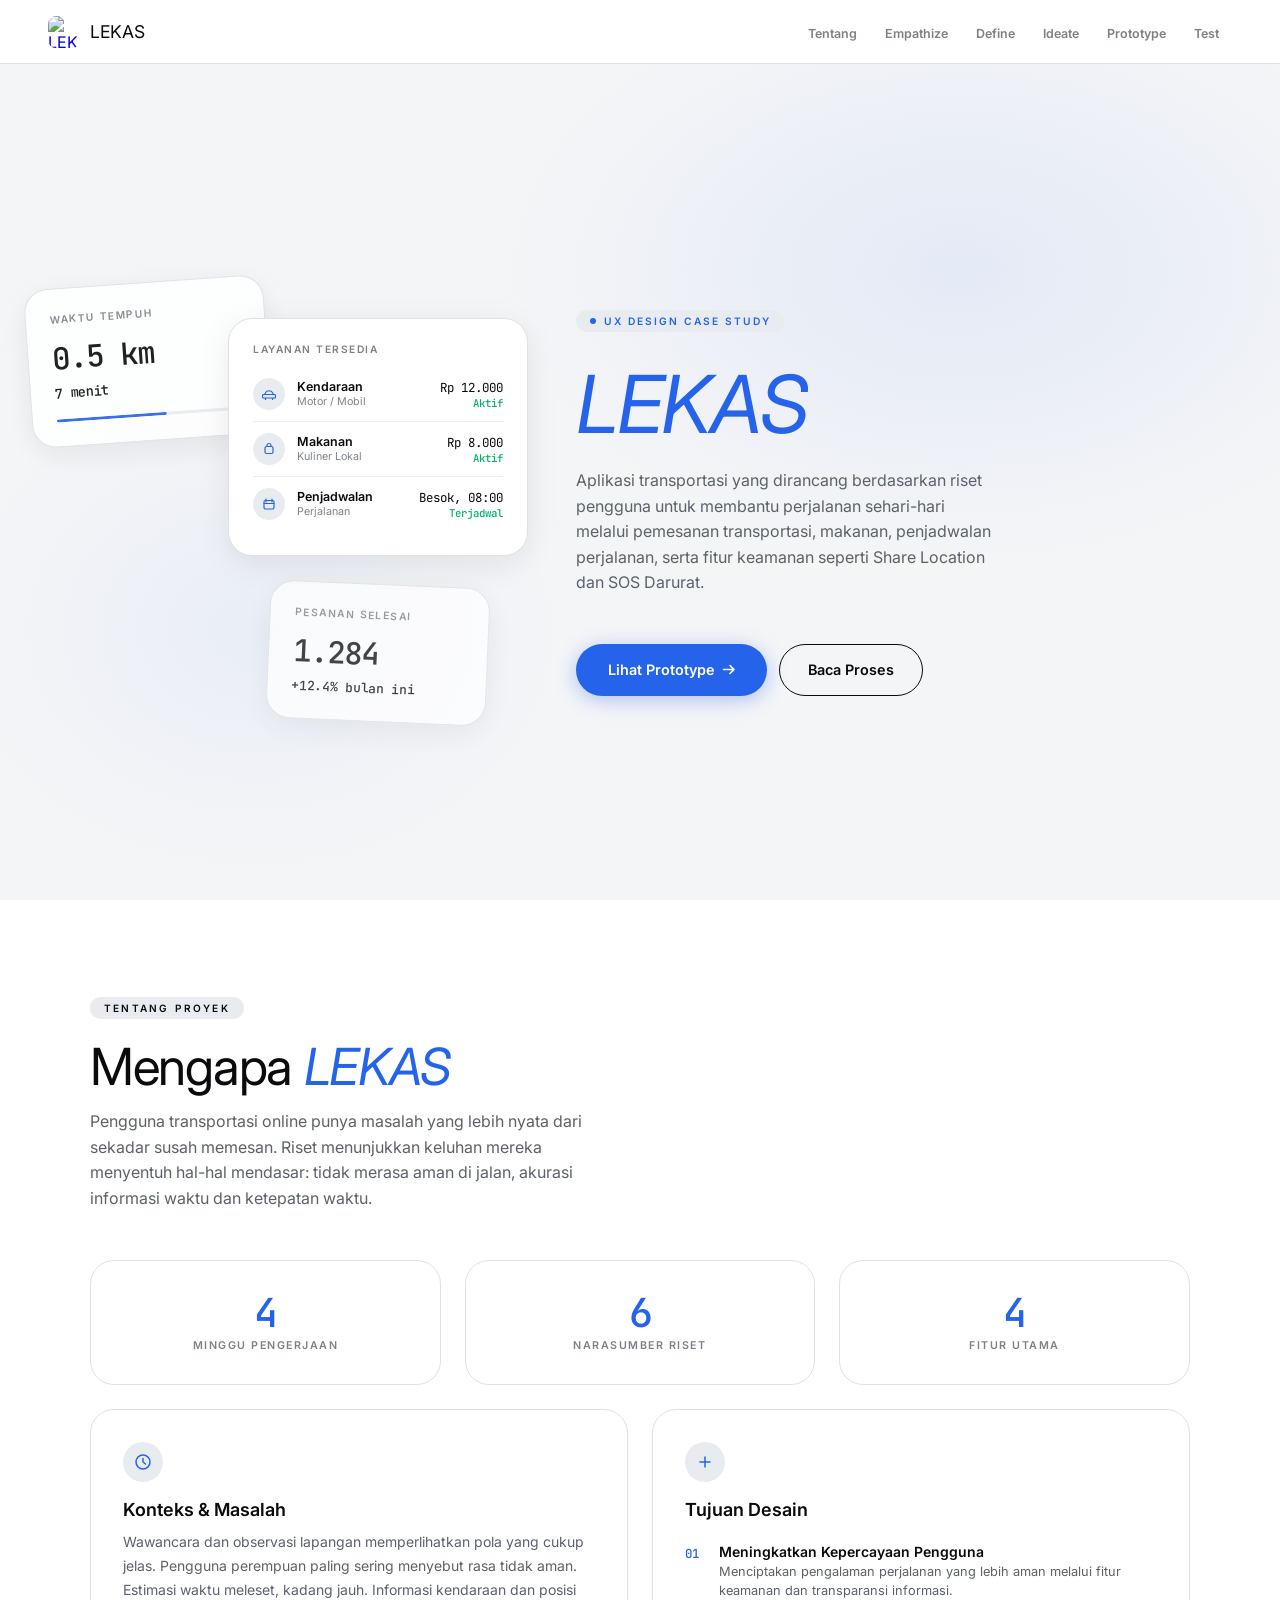
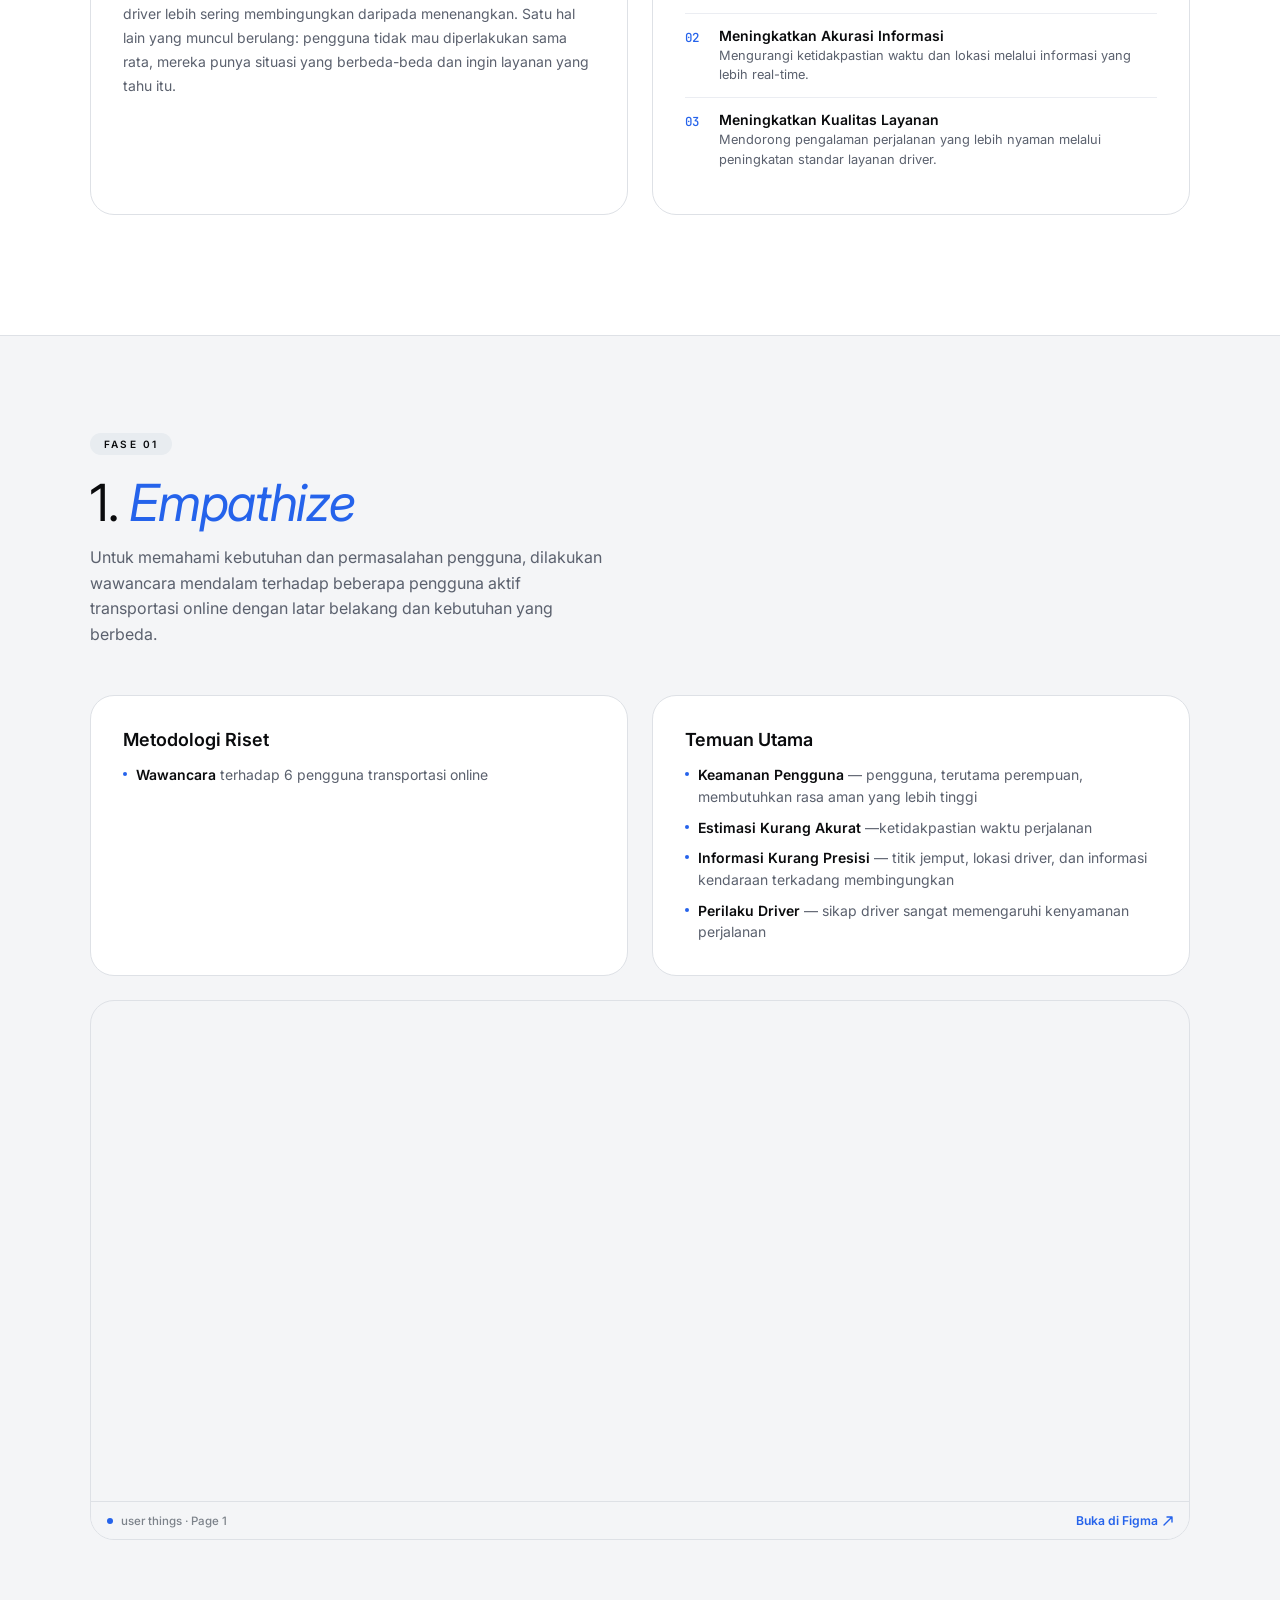
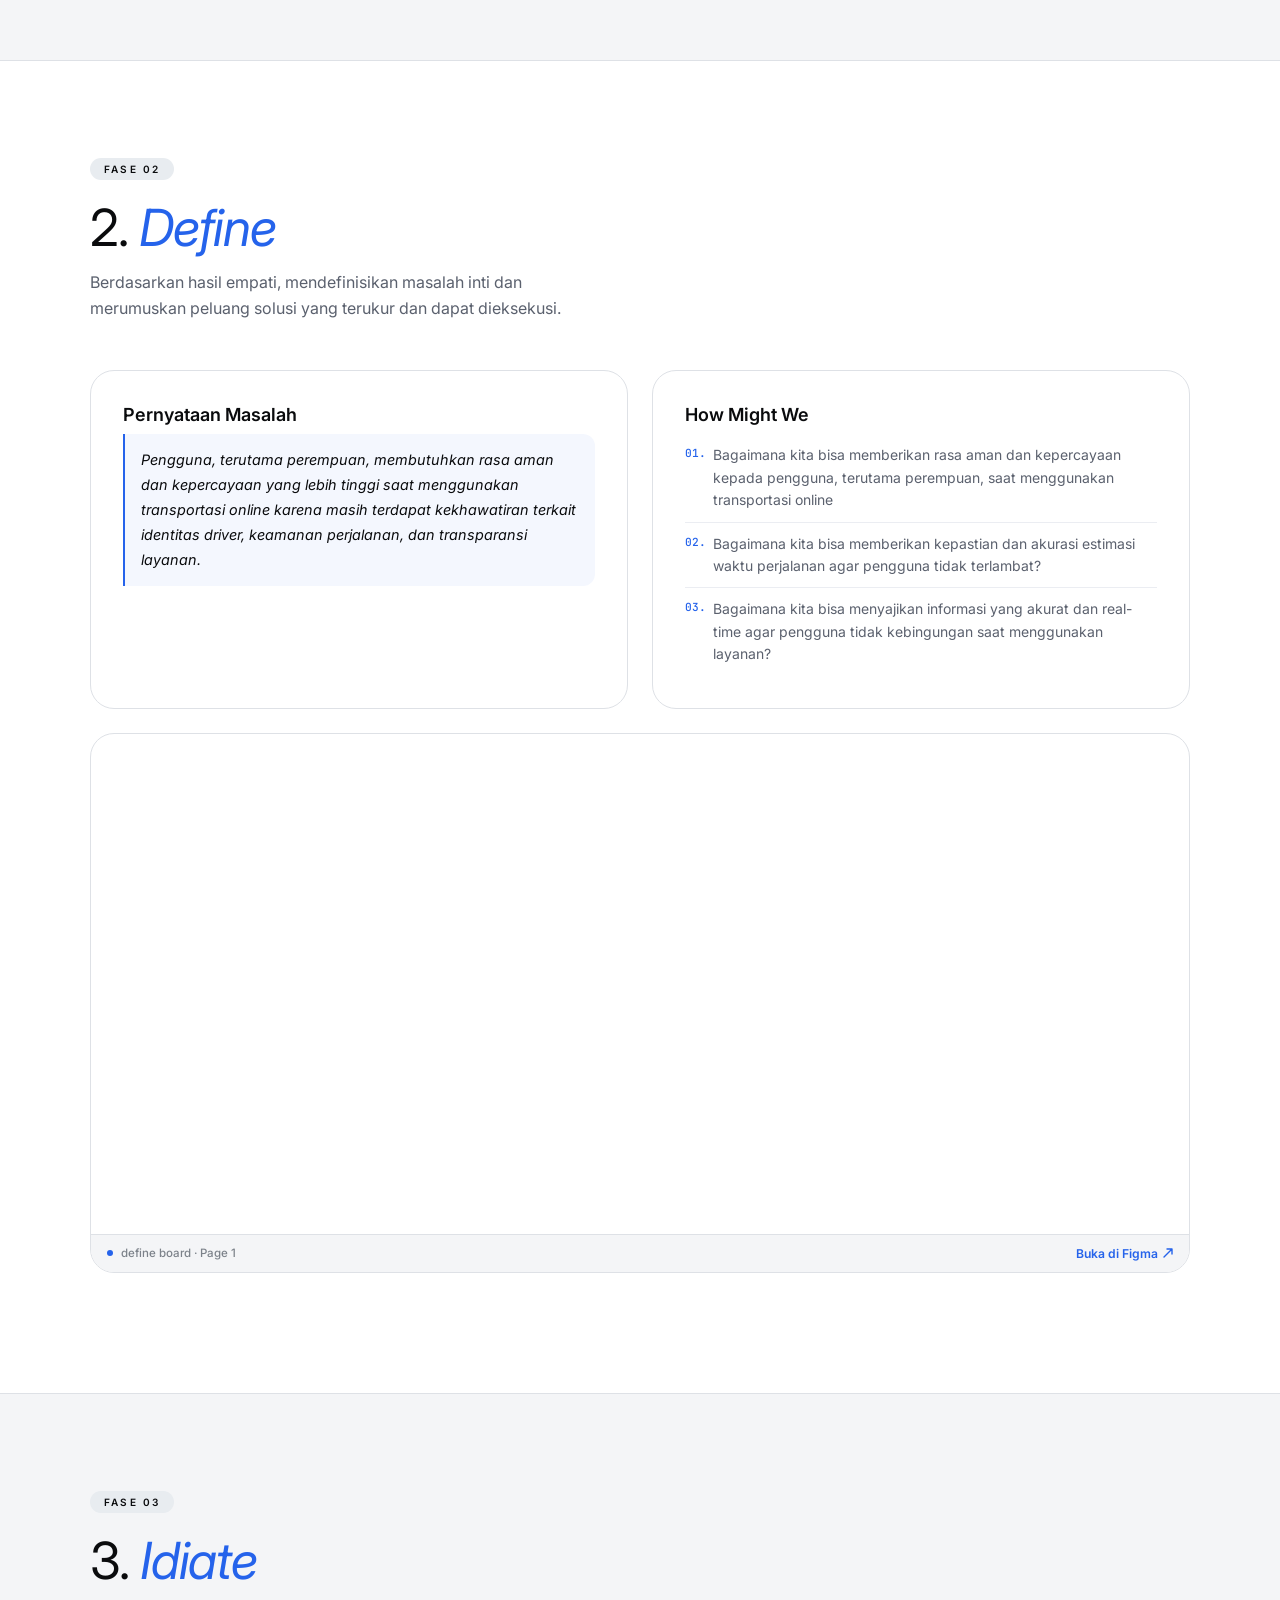
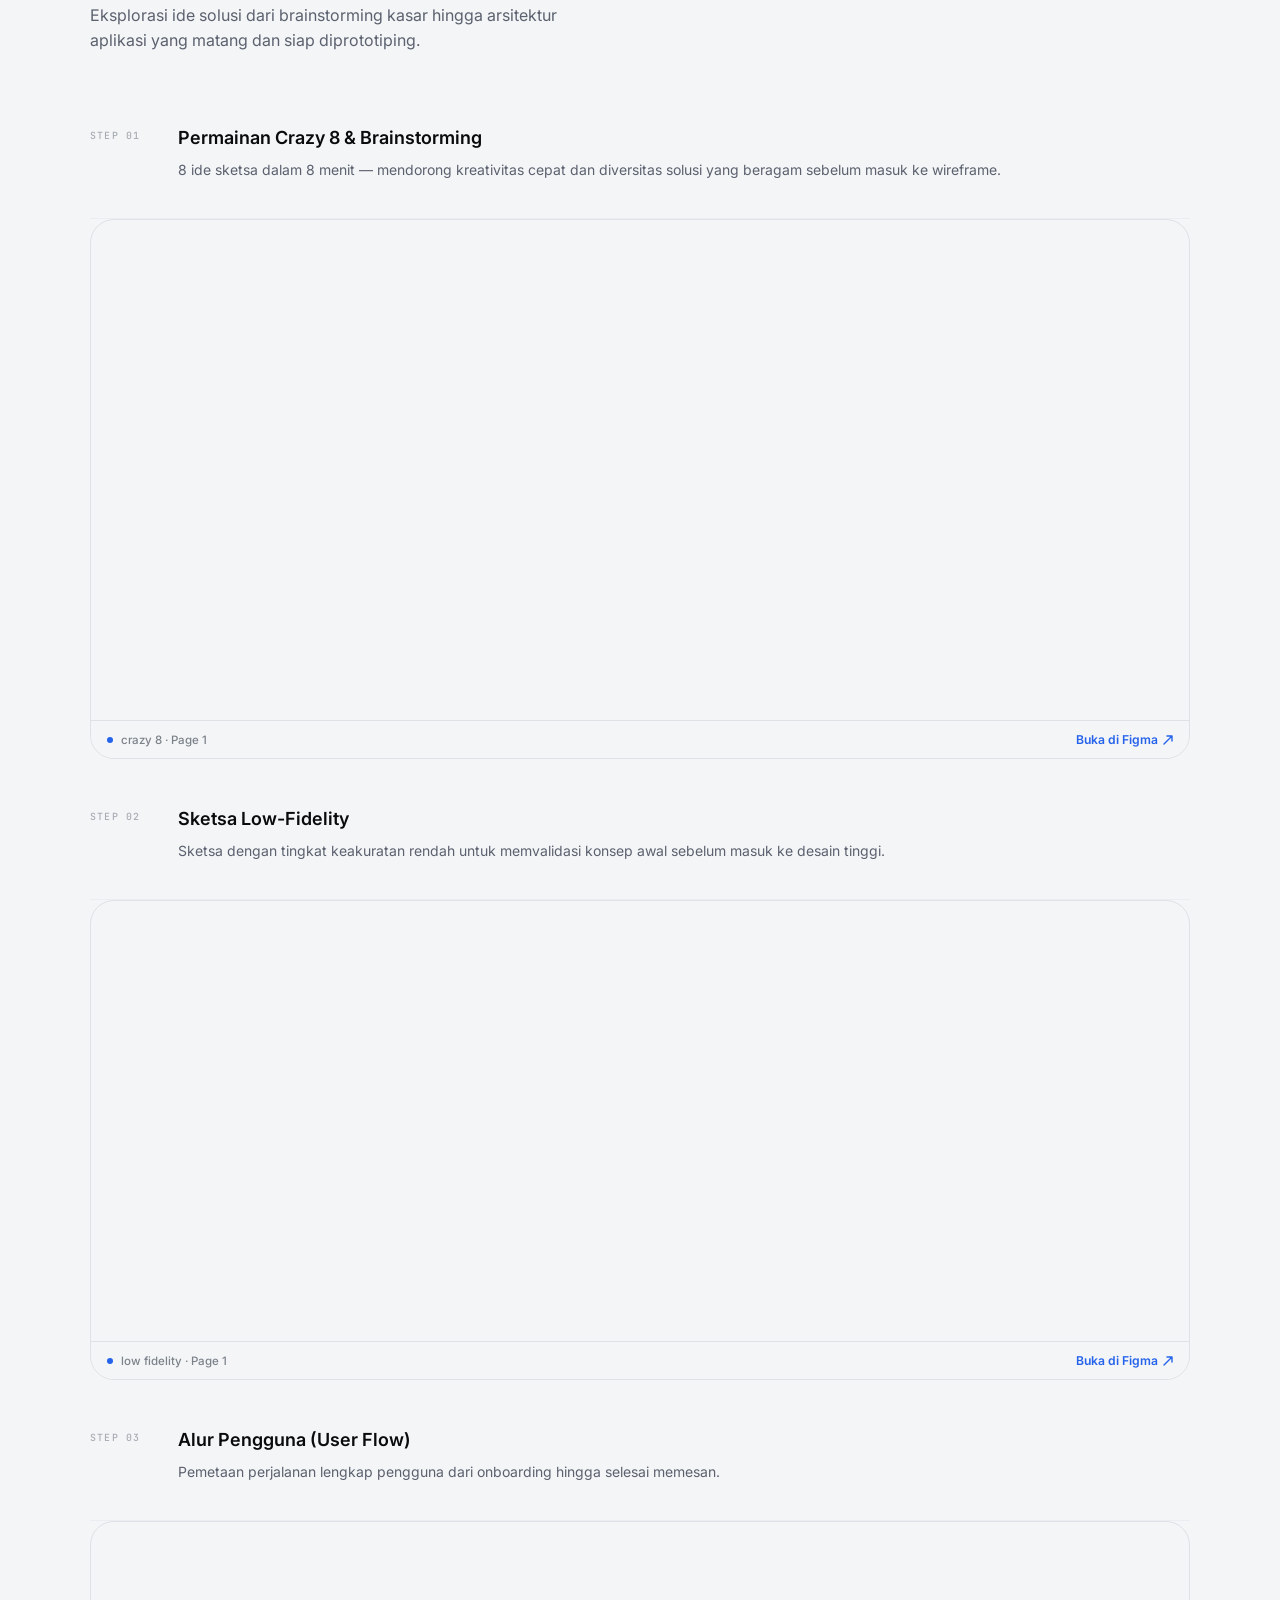
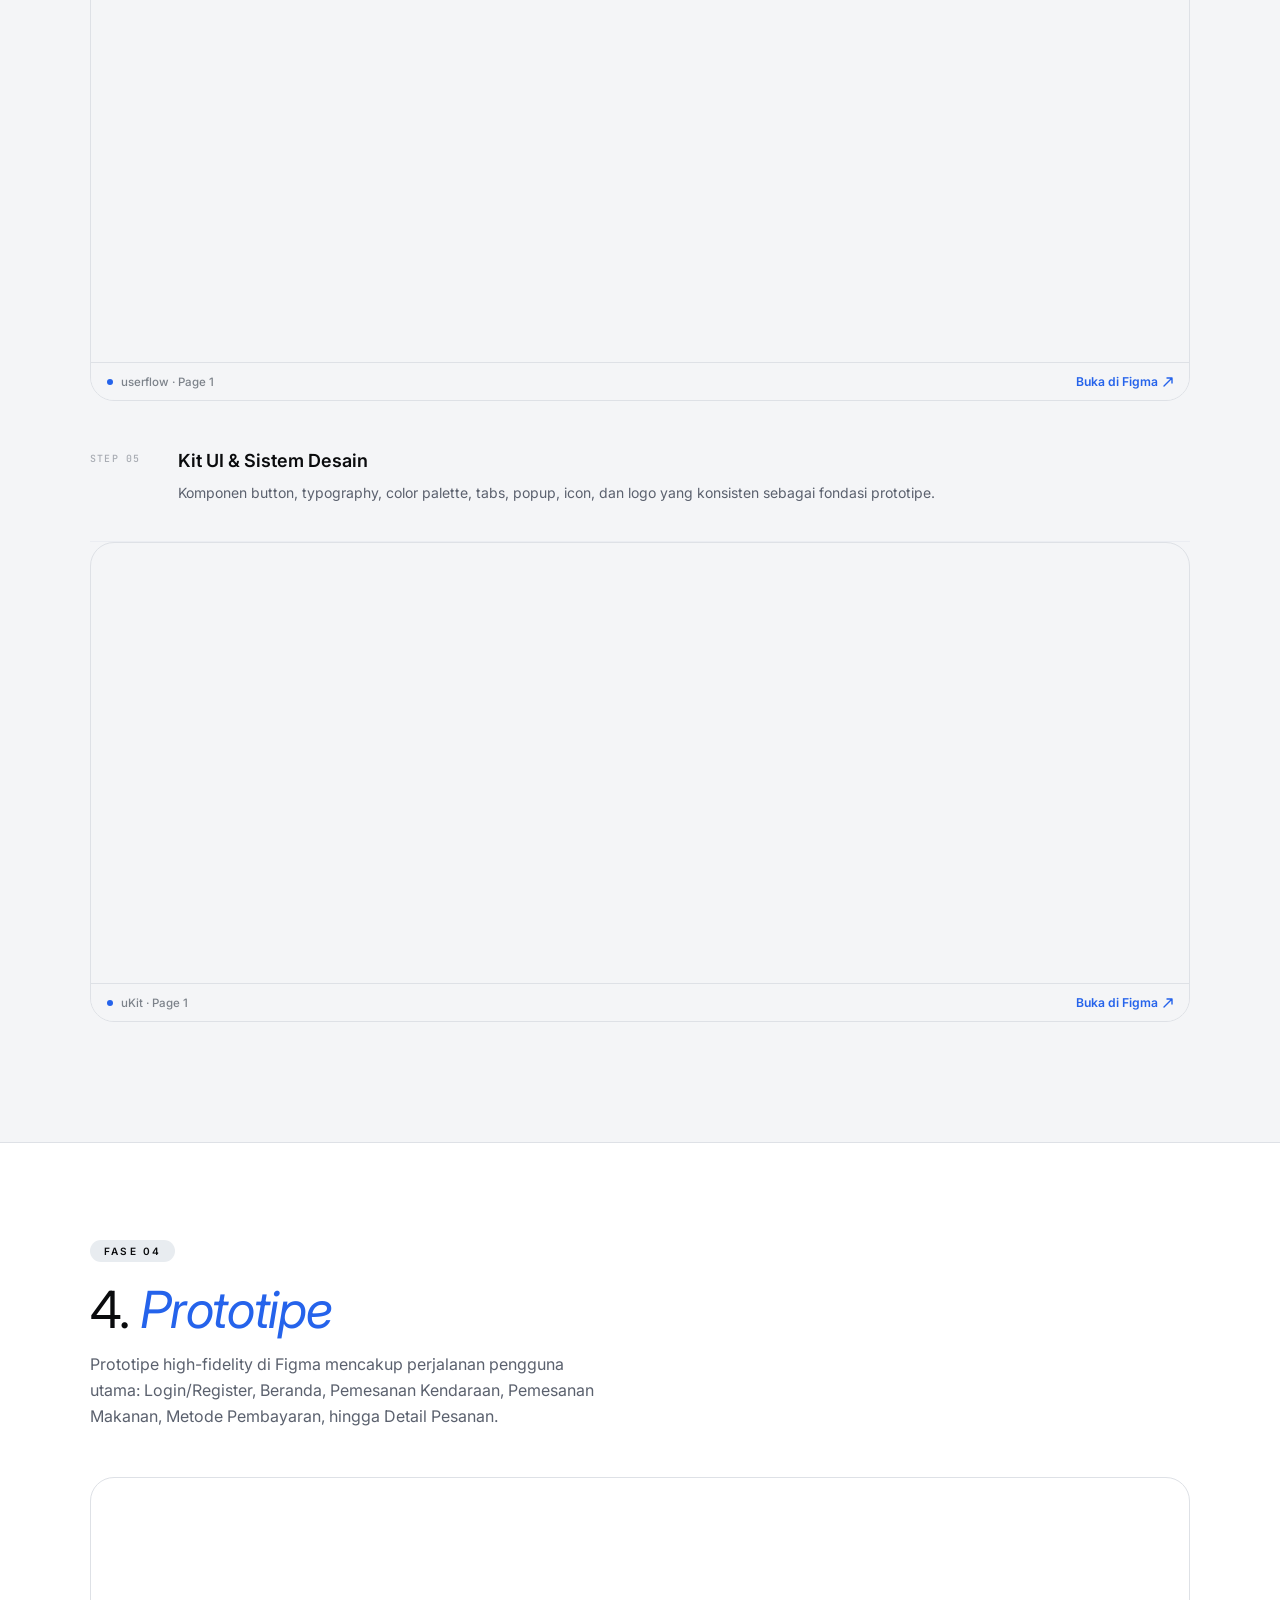
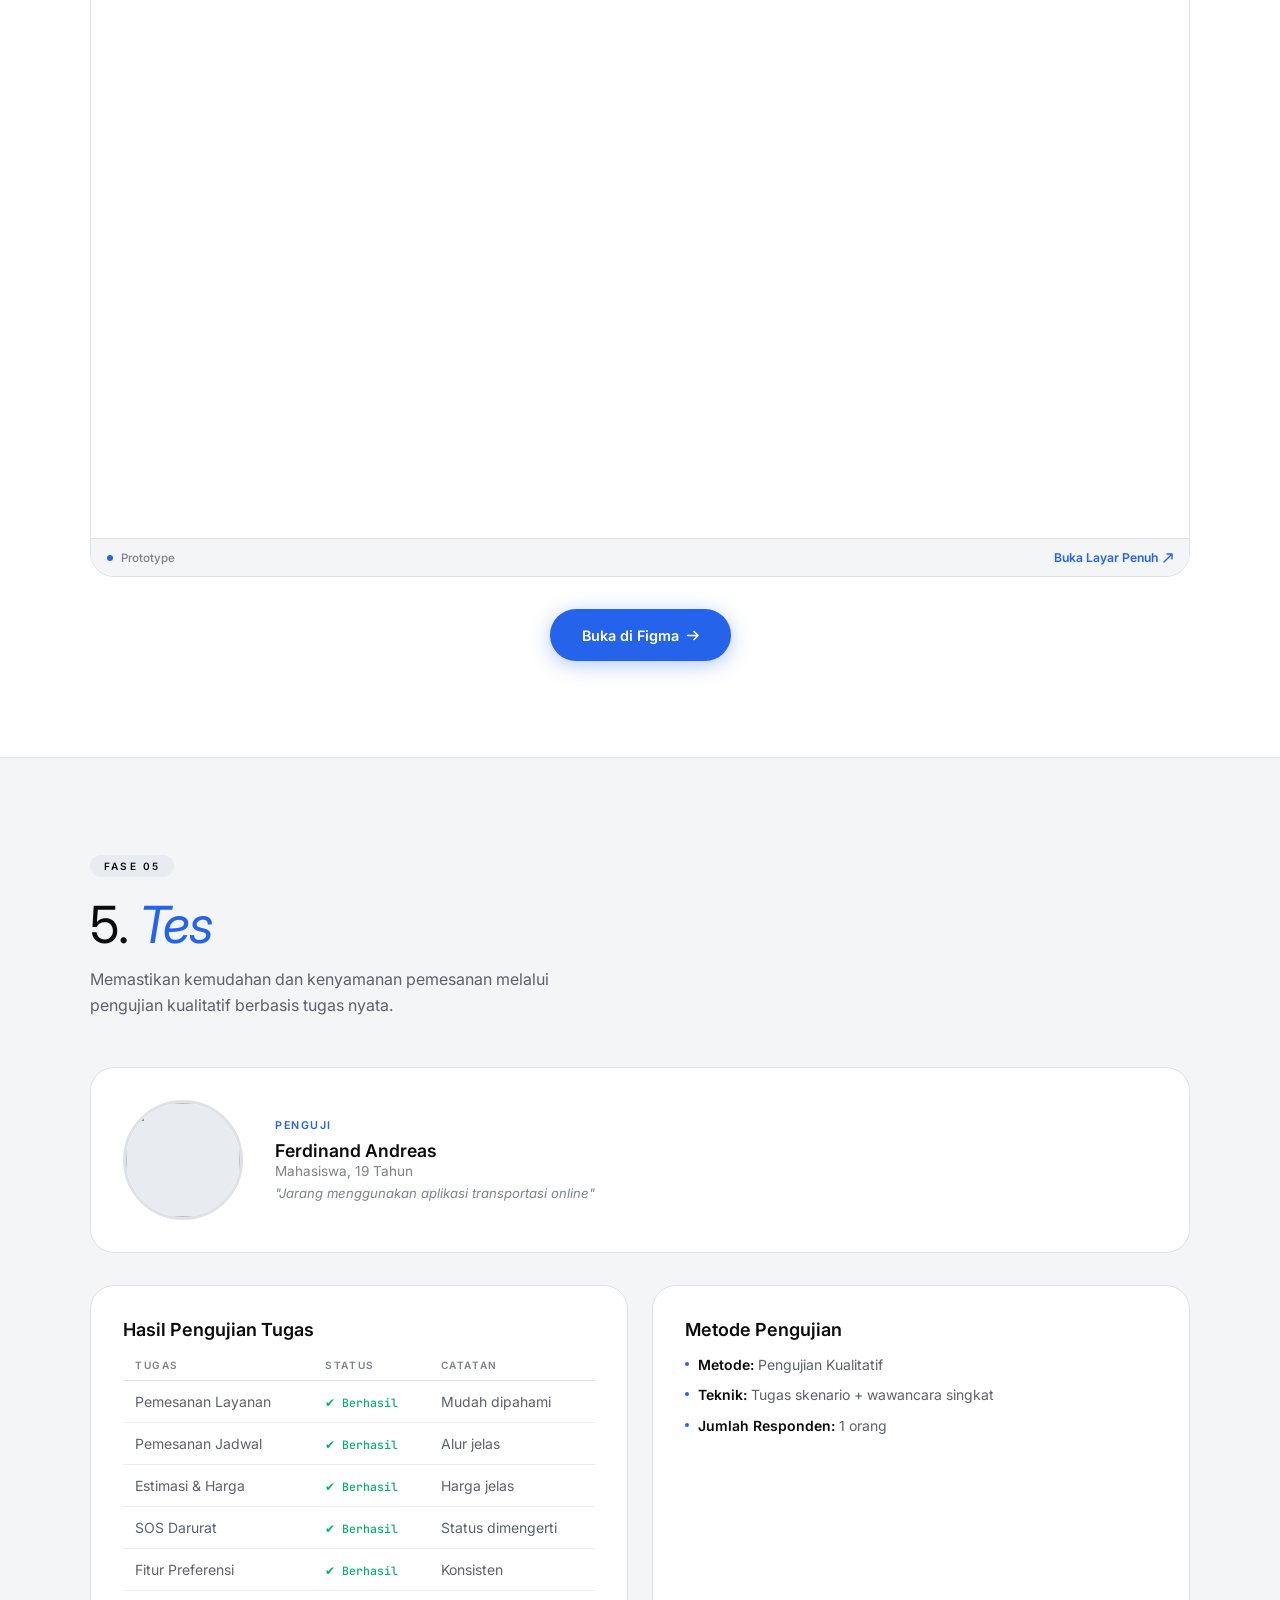
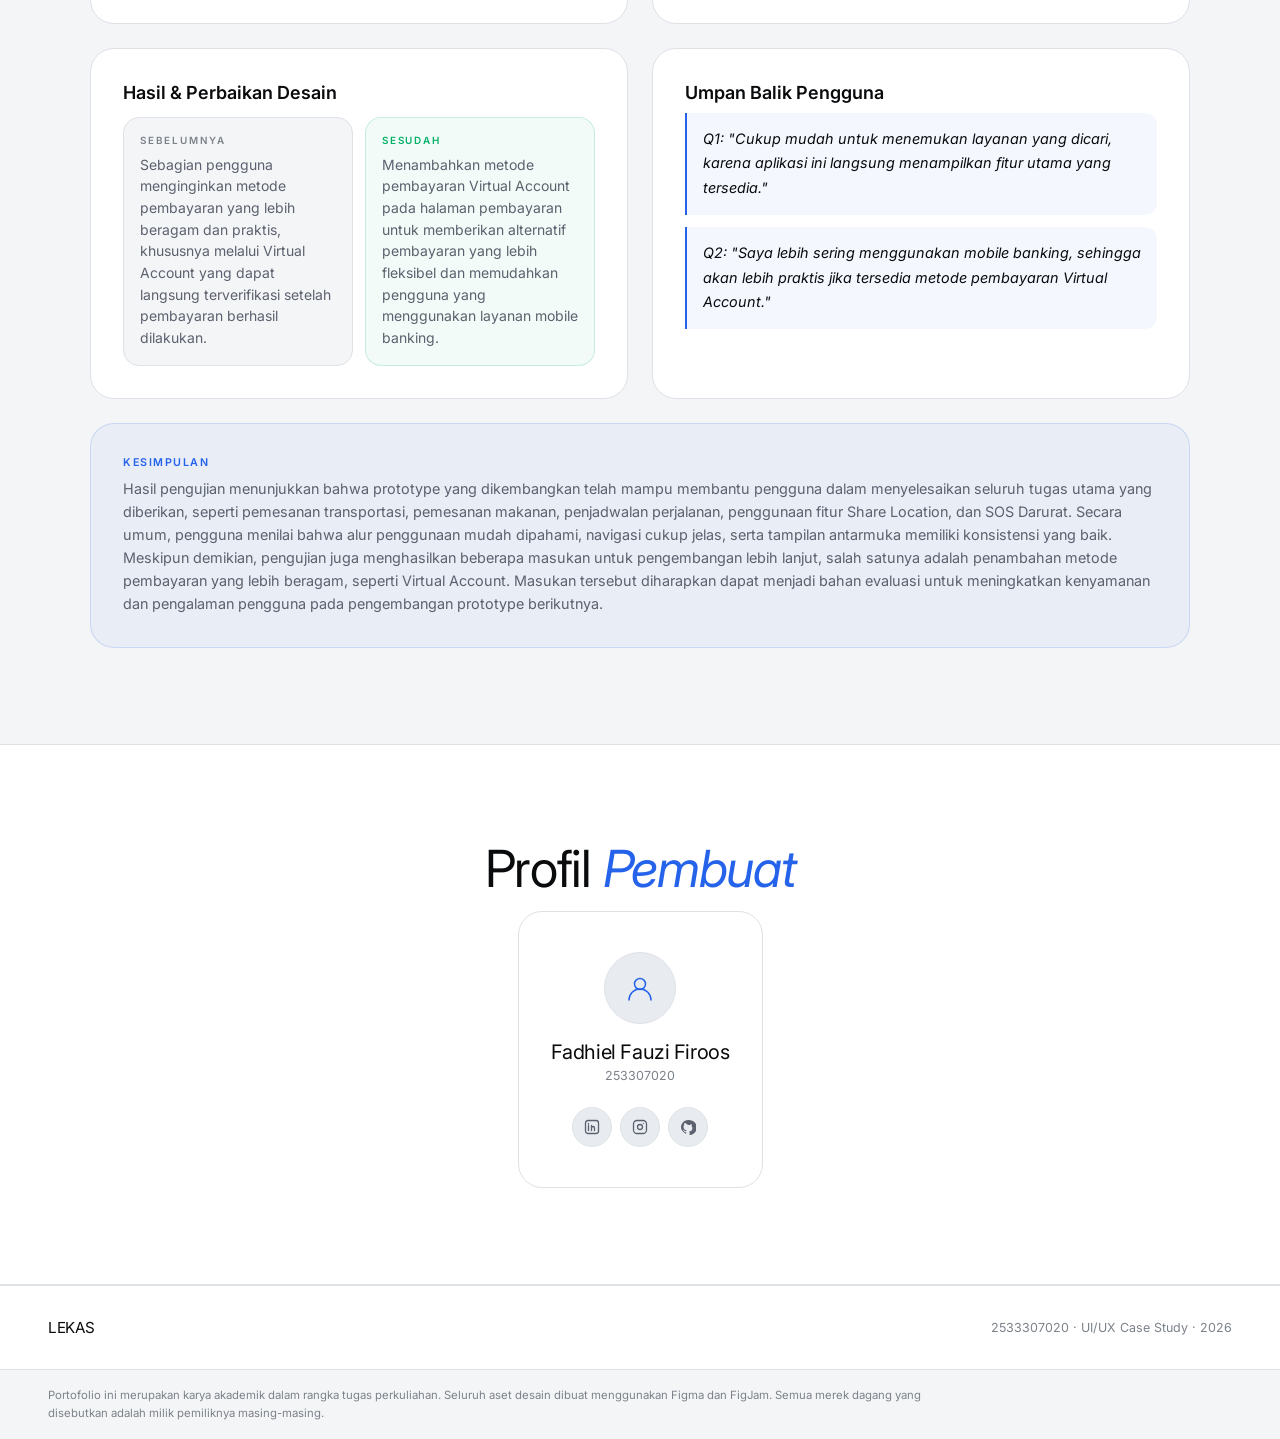
==== commit 856a4ca1: "Update index.html" ====
--- a/webportfolio/LEKAS-portfolio/index.html
+++ b/webportfolio/LEKAS-portfolio/index.html
@@ -10,7 +10,7 @@
     <meta property="og:title" content="LEKAS — UX Case Study" />
     <meta property="og:type" content="website" />
     <title>LEKAS</title>
-    <link rel="icon" type="image/png" href="img/logo.png" />
+    <link rel="icon" type="image/png" href="img/1.png" />
     <link rel="preconnect" href="https://fonts.googleapis.com" />
     <link rel="preconnect" href="https://fonts.gstatic.com" crossorigin />
     <link
@@ -23,20 +23,18 @@
     <!-- NAV -->
     <nav class="nav" id="nav">
       <a class="nav-brand" href="#hero">
-        <img class="nav-logo" src="img/logo.png" alt="LEKAS Logo" width="32" height="32" />
+        <img class="nav-logo" src="img/1.png" alt="LEKAS Logo" width="40" height="40" />
         <span class="nav-name">LEKAS</span>
       </a>
       <ul class="nav-links">
         <li><a href="#why">Tentang</a></li>
-        <li><a href="#empathize">Berempati</a></li>
-        <li><a href="#define">Definisi</a></li>
-        <li><a href="#ideate">Berideasi</a></li>
-        <li><a href="#prototype">Prototipe</a></li>
-        <li><a href="#test">Tes</a></li>
+        <li><a href="#empathize">Empathize</a></li>
+        <li><a href="#define">Define</a></li>
+        <li><a href="#ideate">Ideate</a></li>
+        <li><a href="#prototype">Prototype</a></li>
+        <li><a href="#test">Test</a></li>
       </ul>
-      <div class="nav-cta-w">
-        <a href="#prototype" class="btn-p">Lihat Prototipe</a>
-      </div>
+
     </nav>
 
     <!-- HERO — hero-band-light -->
@@ -58,9 +56,10 @@
               <div class="aicon">
                 <svg width="14" height="14" viewBox="0 0 14 14" fill="none">
                   <path
-                    d="M2 10.5l2-5 3 3.5 2-2.5 3 4H2z"
+                    d="M2.5 7.5l1.5-2.5A1.5 1.5 0 0 1 5.3 4h3.4a1.5 1.5 0 0 1 1.3 1l1.5 2.5M1.5 7.5h11a1 1 0 0 1 1 1v1.5a1 1 0 0 1-1 1h-11a1 1 0 0 1-1-1V8.5a1 1 0 0 1 1-1zM3.5 11v1.5M10.5 11v1.5"
                     stroke="#2563EB"
                     stroke-width="1.2"
+                    stroke-linecap="round"
                     stroke-linejoin="round"
                   />
                 </svg>
@@ -101,15 +100,17 @@
             <div class="arow">
               <div class="aicon">
                 <svg width="14" height="14" viewBox="0 0 14 14" fill="none">
-                  <circle
-                    cx="7"
-                    cy="7"
-                    r="2.5"
+                  <rect
+                    x="2"
+                    y="3.5"
+                    width="10"
+                    height="8.5"
+                    rx="1.5"
                     stroke="#2563EB"
                     stroke-width="1.2"
                   />
                   <path
-                    d="M7 1.5v1.5M7 11v1.5M1.5 7H3M11 7h1.5"
+                    d="M4 2v3M10 2v3M2 6.5h10"
                     stroke="#2563EB"
                     stroke-width="1.2"
                     stroke-linecap="round"
@@ -117,10 +118,10 @@
                 </svg>
               </div>
               <div class="aname">
-                Pengiriman<span class="atick">Barang</span>
+                Penjadwalan<span class="atick">Perjalanan</span>
               </div>
               <div class="aprice">
-                Rp 15.000<span class="achg dn">Segera</span>
+                Besok, 08:00<span class="achg up">Terjadwal</span>
               </div>
             </div>
           </div>
@@ -135,15 +136,13 @@
           <div class="eyebrow">
             <span class="blink"></span>UX Design Case Study
           </div>
-          <h1 class="h1">Portofolio<br /><em>LEKAS</em></h1>
+          <h1 class="h1"><em>LEKAS</em></h1>
           <p class="hero-sub">
-            Solusi transportasi modern yang menghubungkan kebutuhan mobilitas
-            Anda dengan kenyamanan dan keamanan — didesain dari riset nyata
-            dalam 4 minggu menggunakan Figma dan FigJam.
+            Aplikasi transportasi yang dirancang berdasarkan riset pengguna untuk membantu perjalanan sehari-hari melalui pemesanan transportasi, makanan, penjadwalan perjalanan, serta fitur keamanan seperti Share Location dan SOS Darurat.
           </p>
           <div class="hero-btns">
             <a href="#prototype" class="btn-hero">
-              Lihat Prototipe
+              Lihat Prototype
               <svg
                 width="13"
                 height="13"
@@ -195,10 +194,10 @@
             class="card rv d2"
             style="text-align: center; padding: var(--s32) var(--s24)"
           >
-            <div class="stat-n">5/5</div>
-            <div class="cap">Tugas Berhasil</div>
-          </div>
-        </div>
+            <div class="stat-n">4</div>
+            <div class="cap">Fitur Utama</div>
+          </div>
+        </div>  
         <div class="g2">
           <div class="card rv">
             <div class="iplate">
@@ -275,7 +274,7 @@
     <!-- EMPATHIZE — soft -->
     <div class="band bs" id="empathize">
       <div class="inner">
-        <div class="pill">Fase 01 — Empathize</div>
+        <div class="pill">Fase 01</div>
         <h2 class="dh">1. <em>Empathize</em></h2>
         <p class="bm">
           Untuk memahami kebutuhan dan permasalahan pengguna, dilakukan wawancara mendalam terhadap beberapa 
@@ -300,29 +299,25 @@
               <li>
                 <span class="dot"></span
                 ><span
-                  ><strong>Tampilan Terlalu Ribet</strong> — layanan yang
-                  dibutuhkan sulit ditemukan</span
+                  ><strong>Keamanan Pengguna</strong> — pengguna, terutama perempuan, membutuhkan rasa aman yang lebih tinggi</span
                 >
               </li>
               <li>
                 <span class="dot"></span
                 ><span
-                  ><strong>Ketersediaan Layanan</strong> — sulit dapat kendaraan
-                  di area tertentu</span
+                  ><strong>Estimasi Kurang Akurat</strong> —ketidakpastian waktu perjalanan</span
                 >
               </li>
               <li>
                 <span class="dot"></span
                 ><span
-                  ><strong>Butuh Fleksibilitas</strong> — ingin komunikasi lebih
-                  langsung ke driver</span
+                  ><strong>Informasi Kurang Presisi</strong> — titik jemput, lokasi driver, dan informasi kendaraan terkadang membingungkan</span
                 >
               </li>
               <li>
                 <span class="dot"></span
                 ><span
-                  ><strong>Preferensi Desain</strong> — ingin tampilan menarik
-                  dan kekinian</span
+                  ><strong>Perilaku Driver</strong> — sikap driver sangat memengaruhi kenyamanan perjalanan</span
                 >
               </li>
             </ul>
@@ -361,36 +356,12 @@
     <!-- DEFINE — white -->
     <div class="band bw" id="define">
       <div class="inner">
-        <div class="pill">Fase 02 — Mendefinisikan</div>
-        <h2 class="dh">2. <em>Definisi</em></h2>
+        <div class="pill">Fase 02</div>
+        <h2 class="dh">2. <em>Define</em></h2>
         <p class="bm">
           Berdasarkan hasil empati, mendefinisikan masalah inti dan merumuskan
           peluang solusi yang terukur dan dapat dieksekusi.
         </p>
-        <div class="card rv">
-          <div class="tm">Prioritas Masalah — Highest Impact</div>
-          <div class="prow">
-            <span class="pn">1</span
-            ><span
-              ><strong>Pintasan Tiga Tombol</strong> — layanan cepat pemesanan
-              tanpa langkah berlebihan</span
-            >
-          </div>
-          <div class="prow">
-            <span class="pn">2</span
-            ><span
-              ><strong>Saran Berbasis Lokasi</strong> — rekomendasi otomatis
-              berdasarkan posisi pengguna</span
-            >
-          </div>
-          <div class="prow">
-            <span class="pn">3</span
-            ><span
-              ><strong>UI yang Mudah Dipahami</strong> — tampilan bersih untuk
-              semua kalangan usia</span
-            >
-          </div>
-        </div>
         <div class="g2">
           <div class="card rv">
             <div class="tm">Pernyataan Masalah</div>
@@ -417,15 +388,42 @@
               </li>
             </ol>
           </div>
-        </div
+        </div>
+        <div class="figma rv">
+          <iframe
+            data-src="https://www.figma.com/embed?embed_host=share&url=https%3A%2F%2Fwww.figma.com%2Fdesign%2FVixCpV5F22Pqcf9R2uTDmM%2FDefine%3Fnode-id%3D0-1%26t%3DioGwqlFfmxFtUabq-1"
+            allowfullscreen
+            loading="lazy"
+            title="Figma — Define Board"
+          ></iframe>
+          <div class="fbar">
+            <span class="fname"
+              ><span class="fdot"></span>define board &middot; Page 1</span
+            ><a
+              href="https://www.figma.com/design/VixCpV5F22Pqcf9R2uTDmM/Define?node-id=0-1&t=ioGwqlFfmxFtUabq-1"
+              target="_blank"
+              rel="noopener"
+              class="btn-t"
+              >Buka di Figma
+              <svg width="10" height="10" viewBox="0 0 10 10" fill="none">
+                <path
+                  d="M1 9L9 1M9 1H4M9 1v5"
+                  stroke="currentColor"
+                  stroke-width="1.4"
+                  stroke-linecap="round"
+                  stroke-linejoin="round"
+                /></svg
+            ></a>
+          </div>
+        </div>
       </div>
     </div>
 
     <!-- IDEATE — soft -->
     <div class="band bs" id="ideate">
       <div class="inner">
-        <div class="pill">Fase 03 — Membentuk Pengertian</div>
-        <h2 class="dh">3. <em>Berideasi</em></h2>
+        <div class="pill">Fase 03</div>
+        <h2 class="dh">3. <em>Idiate</em></h2>
         <p class="bm">
           Eksplorasi ide solusi dari brainstorming kasar hingga arsitektur
           aplikasi yang matang dan siap diprototiping.
@@ -439,11 +437,6 @@
               8 ide sketsa dalam 8 menit — mendorong kreativitas cepat dan
               diversitas solusi yang beragam sebelum masuk ke wireframe.
             </p>
-            <div class="tags">
-              <span class="tag">Crazy 8 Method</span
-              ><span class="tag">Sketsa Cepat</span
-              ><span class="tag">Vote Iterasi</span>
-            </div>
           </div>
         </div>
         <div class="figma rv">
@@ -560,12 +553,6 @@
               Komponen button, typography, color palette, tabs, popup, icon, dan
               logo yang konsisten sebagai fondasi prototipe.
             </p>
-            <div class="tags">
-              <span class="tag">Components</span
-              ><span class="tag">Typography</span
-              ><span class="tag">Color System</span
-              ><span class="tag">Iconography</span>
-            </div>
           </div>
         </div>
         <div class="figma rv">
@@ -602,21 +589,13 @@
     <!-- PROTOTYPE — white -->
     <div class="band bw" id="prototype">
       <div class="inner">
-        <div class="pill">Fase 04 — Prototipe</div>
+        <div class="pill">Fase 04</div>
         <h2 class="dh">4. <em>Prototipe</em></h2>
         <p class="bm">
           Prototipe high-fidelity di Figma mencakup perjalanan pengguna utama:
           Login/Register, Beranda, Pemesanan Kendaraan, Pemesanan Makanan,
           Metode Pembayaran, hingga Detail Pesanan.
         </p>
-        <div class="ptabs">
-          <button class="ptab on">Login / Register</button>
-          <button class="ptab">Beranda</button>
-          <button class="ptab">Pemesanan Kendaraan</button>
-          <button class="ptab">Pemesanan Makanan</button>
-          <button class="ptab">Pembayaran</button>
-          <button class="ptab">Detail Pesanan</button>
-        </div>
         <div class="figma rv">
           <iframe
             style="height: 660px"
@@ -627,8 +606,7 @@
           ></iframe>
           <div class="fbar">
             <span class="fname"
-              ><span class="fdot"></span>253_Fadhiel 
-              Transportation</span
+              ><span class="fdot"></span>Prototype</span
             ><a
               href="https://www.figma.com/proto/0J8HKkdbNuZebrnvUVw709/prototype?node-id=0-1&t=vIumWbXwzjoPHOe5-1"
               target="_blank"
@@ -672,7 +650,7 @@
     <!-- TEST — soft -->
     <div class="band bs" id="test">
       <div class="inner">
-        <div class="pill">Fase 05 — Tes</div>
+        <div class="pill">Fase 05</div>
         <h2 class="dh">5. <em>Tes</em></h2>
         <p class="bm">
           Memastikan kemudahan dan kenyamanan pemesanan melalui pengujian
@@ -681,11 +659,11 @@
         <!-- Frame Foto User Tester -->
         <div class="tester-card rv">
           <div class="tester-photo">
-            <img src="img/tester.png" alt="Foto penguji — Iqbal Abdullah" />
+            <img src="img/sa.jpeg"/>
           </div>
           <div class="tester-info">
             <div class="cap" style="color: var(--blue); margin-bottom: var(--s8)">Penguji</div>
-            <div class="tester-name">Iqbal Abdullah</div>
+            <div class="tester-name">Ferdinand Andreas</div>
             <div class="tester-role">Mahasiswa, 19 Tahun</div>
             <div class="tester-quote">"Jarang menggunakan aplikasi transportasi online"</div>
           </div>
@@ -703,27 +681,27 @@
               </thead>
               <tbody>
                 <tr>
-                  <td>Membuka &amp; Beranda</td>
+                  <td>Pemesanan Layanan </td>
                   <td><span class="ok">&#x2714; Berhasil</span></td>
                   <td>Mudah dipahami</td>
                 </tr>
                 <tr>
-                  <td>Lokasi Masukan</td>
+                  <td>Pemesanan Jadwal</td>
                   <td><span class="ok">&#x2714; Berhasil</span></td>
                   <td>Alur jelas</td>
                 </tr>
                 <tr>
-                  <td>Estimasi &amp; Pesan</td>
+                  <td>Estimasi &amp; Harga</td>
                   <td><span class="ok">&#x2714; Berhasil</span></td>
                   <td>Harga jelas</td>
                 </tr>
                 <tr>
-                  <td>Pencarian Pengemudi</td>
+                  <td>SOS Darurat</td>
                   <td><span class="ok">&#x2714; Berhasil</span></td>
                   <td>Status dimengerti</td>
                 </tr>
                 <tr>
-                  <td>Perjalanan Selesai</td>
+                  <td>Fitur Preferensi</td>
                   <td><span class="ok">&#x2714; Berhasil</span></td>
                   <td>Konsisten</td>
                 </tr>
@@ -758,15 +736,14 @@
               <div class="ba-box ba-before">
                 <div class="ba-lbl">Sebelumnya</div>
                 <div class="ba-txt">
-                  Tombol "Hubungi Driver" sulit ditemui setelah perjalanan
-                  selesai.
+                  Sebagian pengguna menginginkan metode pembayaran yang lebih beragam dan praktis, 
+                  khususnya melalui Virtual Account yang dapat langsung terverifikasi setelah pembayaran berhasil dilakukan.
                 </div>
               </div>
               <div class="ba-box ba-after">
                 <div class="ba-lbl">Sesudah</div>
                 <div class="ba-txt">
-                  Dipindah ke Navbar bersebelahan Riwayat Perjalanan — langsung
-                  dapat diakses setelah perjalanan berakhir.
+                  Menambahkan metode pembayaran Virtual Account pada halaman pembayaran untuk memberikan alternatif pembayaran yang lebih fleksibel dan memudahkan pengguna yang menggunakan layanan mobile banking.
                 </div>
               </div>
             </div>
@@ -778,7 +755,7 @@
               aplikasi ini langsung menampilkan fitur utama yang tersedia."
             </div>
             <div class="bq" style="margin-bottom: 0">
-              Q2: "Tombol kontak driver sulit ditemui."
+              Q2: "Saya lebih sering menggunakan mobile banking, sehingga akan lebih praktis jika tersedia metode pembayaran Virtual Account."
             </div>
           </div>
         </div>
@@ -788,11 +765,7 @@
             class="bm"
             style="font-size: 0.9rem; margin-bottom: 0; max-width: none"
           >
-            Prototipe "LEKAS" berhasil diuji secara fungsional untuk kebutuhan
-            dasar transportasi. Aplikasi mudah digunakan dan alurnya jelas.
-            Pengembangan selanjutnya fokus pada fitur sekunder seperti
-            notifikasi real-time dan layanan non-transportasi untuk meningkatkan
-            daya saing dengan super App yang ada.
+            Hasil pengujian menunjukkan bahwa prototype yang dikembangkan telah mampu membantu pengguna dalam menyelesaikan seluruh tugas utama yang diberikan, seperti pemesanan transportasi, pemesanan makanan, penjadwalan perjalanan, penggunaan fitur Share Location, dan SOS Darurat. Secara umum, pengguna menilai bahwa alur penggunaan mudah dipahami, navigasi cukup jelas, serta tampilan antarmuka memiliki konsistensi yang baik. Meskipun demikian, pengujian juga menghasilkan beberapa masukan untuk pengembangan lebih lanjut, salah satunya adalah penambahan metode pembayaran yang lebih beragam, seperti Virtual Account. Masukan tersebut diharapkan dapat menjadi bahan evaluasi untuk meningkatkan kenyamanan dan pengalaman pengguna pada pengembangan prototype berikutnya.
           </p>
         </div>
       </div>
@@ -801,11 +774,7 @@
     <!-- PROFILE — white -->
     <div class="band bw" id="profile">
       <div class="inner" style="text-align: center">
-        <div class="pill" style="margin: 0 auto var(--s20)">Pembuat</div>
         <h2 class="dh" style="text-align: center">Profil <em>Pembuat</em></h2>
-        <p class="bm" style="margin: 0 auto var(--s48); text-align: center">
-          Mahasiswa yang bersemangat dalam dunia UI/UX Design.
-        </p>
         <div class="rv" style="display: flex; justify-content: center">
           <div class="profile">
             <div class="pava">
@@ -825,8 +794,8 @@
                 />
               </svg>
             </div>
-            <div class="pname">Fadhiel</div>
-            <div class="pid">253</div>
+            <div class="pname">Fadhiel Fauzi Firoos</div>
+            <div class="pid">253307020</div>
             <div class="socs">
               <a href="#" class="soc" title="LinkedIn" aria-label="LinkedIn"
                 ><svg width="16" height="16" viewBox="0 0 16 16" fill="none">
@@ -885,10 +854,8 @@
     <footer class="footer">
       <div style="display: flex; align-items: center; gap: var(--s12)">
         <a href="#hero" class="fwm">LEKAS</a>
-        <div class="fdiv"></div>
-        <p class="fp">Didesain dengan &#9829; oleh </p>
       </div>
-      <div class="fr">253&middot; UI/UX Case Study &middot; 2025</div>
+      <div class="fr">2533307020 &middot; UI/UX Case Study &middot; 2026</div>
     </footer>
     <div class="legal">
       <p>
